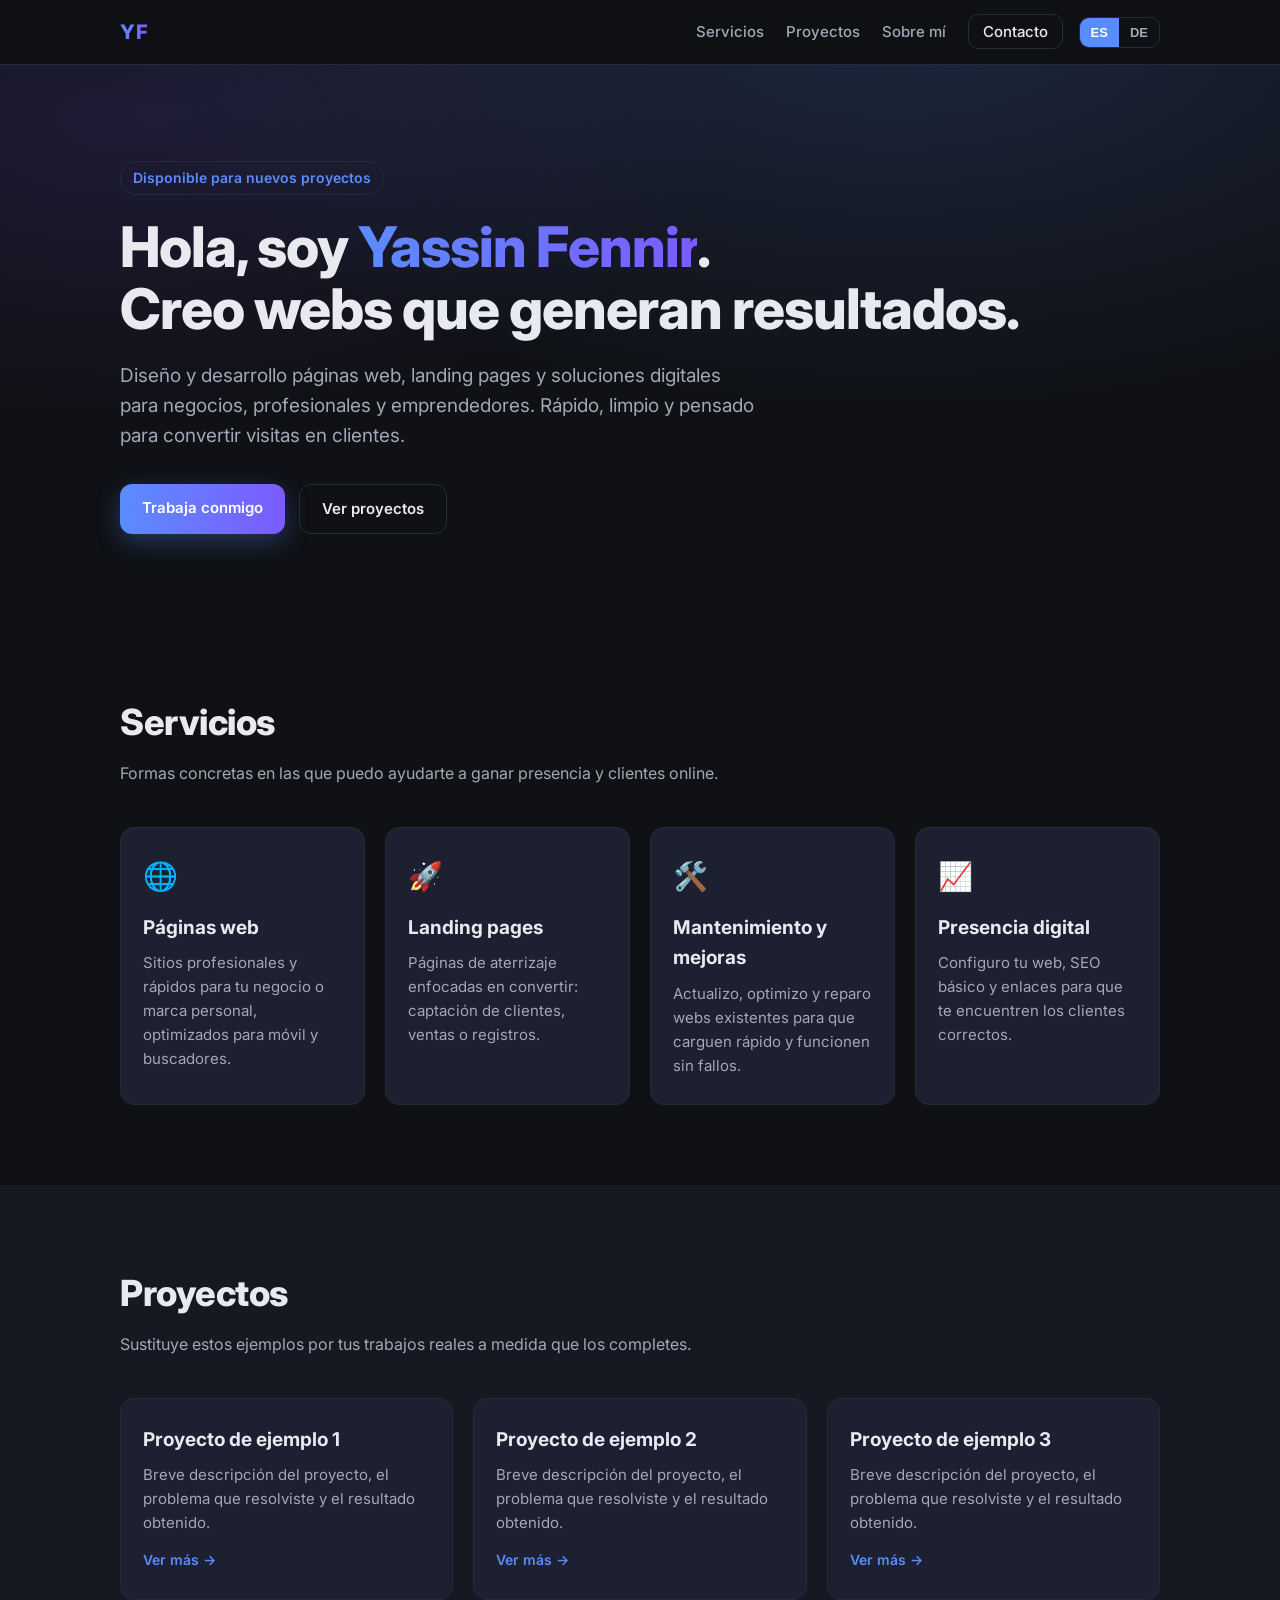
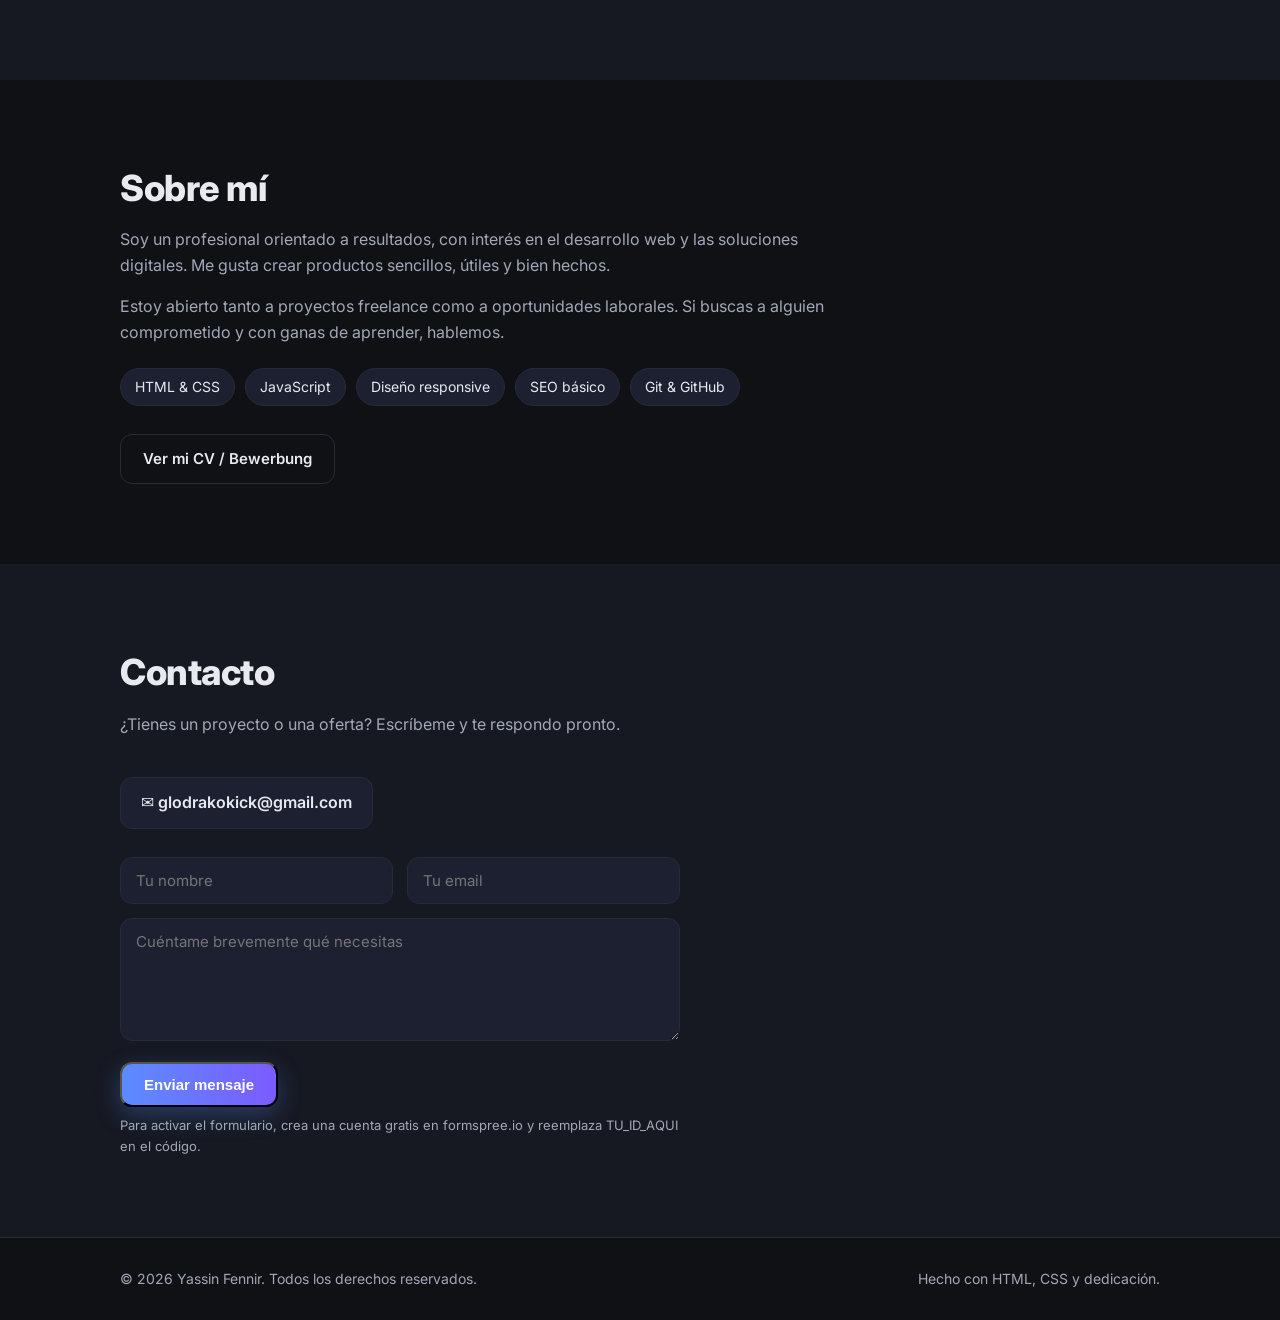
==== index.html @ c3bb068b "Add bilingual ES/DE portfolio and services website - Landing page with services, projects, about and" ====
<!DOCTYPE html>
<html lang="es">
<head>
  <meta charset="UTF-8" />
  <meta name="viewport" content="width=device-width, initial-scale=1.0" />
  <title>Yassin Fennir — Servicios digitales y desarrollo web</title>
  <meta name="description" content="Portafolio y servicios de Yassin Fennir: desarrollo web, landing pages y soluciones digitales. Disponible para proyectos freelance y colaboraciones." />

  <meta property="og:title" content="Yassin Fennir — Servicios digitales y desarrollo web" />
  <meta property="og:description" content="Desarrollo web, landing pages y soluciones digitales. Disponible para proyectos freelance." />
  <meta property="og:type" content="website" />

  <link rel="preconnect" href="https://fonts.googleapis.com" />
  <link rel="preconnect" href="https://fonts.gstatic.com" crossorigin />
  <link href="https://fonts.googleapis.com/css2?family=Inter:wght@400;500;600;700;800&display=swap" rel="stylesheet" />
  <link rel="stylesheet" href="styles.css" />
</head>
<body>
  <header class="site-header">
    <nav class="nav container">
      <a href="#inicio" class="brand">YF</a>
      <ul class="nav-links">
        <li><a href="#servicios" data-es="Servicios" data-de="Leistungen">Servicios</a></li>
        <li><a href="#proyectos" data-es="Proyectos" data-de="Projekte">Proyectos</a></li>
        <li><a href="#sobre-mi" data-es="Sobre mí" data-de="Über mich">Sobre mí</a></li>
        <li><a href="#contacto" class="nav-cta" data-es="Contacto" data-de="Kontakt">Contacto</a></li>
      </ul>
      <div class="lang-switch" role="group" aria-label="Idioma / Sprache">
        <button class="lang-btn is-active" data-lang="es" type="button">ES</button>
        <button class="lang-btn" data-lang="de" type="button">DE</button>
      </div>
    </nav>
  </header>

  <main>
    <!-- HERO -->
    <section id="inicio" class="hero">
      <div class="container hero-inner">
        <p class="eyebrow" data-es="Disponible para nuevos proyectos" data-de="Verfügbar für neue Projekte">Disponible para nuevos proyectos</p>
        <h1 data-es="Hola, soy &lt;span class='accent'&gt;Yassin Fennir&lt;/span&gt;.&lt;br&gt;Creo webs que generan resultados."
            data-de="Hallo, ich bin &lt;span class='accent'&gt;Yassin Fennir&lt;/span&gt;.&lt;br&gt;Ich baue Webseiten, die Ergebnisse bringen.">
          Hola, soy <span class="accent">Yassin Fennir</span>.<br />Creo webs que generan resultados.
        </h1>
        <p class="lead"
           data-es="Diseño y desarrollo páginas web, landing pages y soluciones digitales para negocios, profesionales y emprendedores. Rápido, limpio y pensado para convertir visitas en clientes."
           data-de="Ich gestalte und entwickle Webseiten, Landingpages und digitale Lösungen für Unternehmen, Fachleute und Gründer. Schnell, sauber und darauf ausgelegt, Besucher in Kunden zu verwandeln.">
          Diseño y desarrollo páginas web, landing pages y soluciones digitales
          para negocios, profesionales y emprendedores. Rápido, limpio y pensado
          para convertir visitas en clientes.
        </p>
        <div class="hero-actions">
          <a href="#contacto" class="btn btn-primary" data-es="Trabaja conmigo" data-de="Arbeite mit mir">Trabaja conmigo</a>
          <a href="#proyectos" class="btn btn-ghost" data-es="Ver proyectos" data-de="Projekte ansehen">Ver proyectos</a>
        </div>
      </div>
    </section>

    <!-- SERVICIOS -->
    <section id="servicios" class="section">
      <div class="container">
        <h2 class="section-title" data-es="Servicios" data-de="Leistungen">Servicios</h2>
        <p class="section-sub" data-es="Formas concretas en las que puedo ayudarte a ganar presencia y clientes online." data-de="Konkrete Wege, wie ich dir helfe, online sichtbar zu werden und Kunden zu gewinnen.">Formas concretas en las que puedo ayudarte a ganar presencia y clientes online.</p>

        <div class="cards">
          <article class="card">
            <div class="card-icon">🌐</div>
            <h3 data-es="Páginas web" data-de="Webseiten">Páginas web</h3>
            <p data-es="Sitios profesionales y rápidos para tu negocio o marca personal, optimizados para móvil y buscadores." data-de="Professionelle, schnelle Webseiten für dein Unternehmen oder deine Personenmarke – optimiert für Mobilgeräte und Suchmaschinen.">Sitios profesionales y rápidos para tu negocio o marca personal, optimizados para móvil y buscadores.</p>
          </article>
          <article class="card">
            <div class="card-icon">🚀</div>
            <h3 data-es="Landing pages" data-de="Landingpages">Landing pages</h3>
            <p data-es="Páginas de aterrizaje enfocadas en convertir: captación de clientes, ventas o registros." data-de="Landingpages mit Fokus auf Conversion: Kundengewinnung, Verkäufe oder Anmeldungen.">Páginas de aterrizaje enfocadas en convertir: captación de clientes, ventas o registros.</p>
          </article>
          <article class="card">
            <div class="card-icon">🛠️</div>
            <h3 data-es="Mantenimiento y mejoras" data-de="Wartung & Optimierung">Mantenimiento y mejoras</h3>
            <p data-es="Actualizo, optimizo y reparo webs existentes para que carguen rápido y funcionen sin fallos." data-de="Ich aktualisiere, optimiere und repariere bestehende Webseiten, damit sie schnell laden und fehlerfrei laufen.">Actualizo, optimizo y reparo webs existentes para que carguen rápido y funcionen sin fallos.</p>
          </article>
          <article class="card">
            <div class="card-icon">📈</div>
            <h3 data-es="Presencia digital" data-de="Digitale Präsenz">Presencia digital</h3>
            <p data-es="Configuro tu web, SEO básico y enlaces para que te encuentren los clientes correctos." data-de="Ich richte deine Webseite, grundlegendes SEO und Verlinkungen ein, damit die richtigen Kunden dich finden.">Configuro tu web, SEO básico y enlaces para que te encuentren los clientes correctos.</p>
          </article>
        </div>
      </div>
    </section>

    <!-- PROYECTOS -->
    <section id="proyectos" class="section section-alt">
      <div class="container">
        <h2 class="section-title" data-es="Proyectos" data-de="Projekte">Proyectos</h2>
        <p class="section-sub" data-es="Sustituye estos ejemplos por tus trabajos reales a medida que los completes." data-de="Ersetze diese Beispiele durch deine echten Arbeiten, sobald du sie fertigstellst.">Sustituye estos ejemplos por tus trabajos reales a medida que los completes.</p>

        <div class="cards">
          <article class="card project">
            <h3 data-es="Proyecto de ejemplo 1" data-de="Beispielprojekt 1">Proyecto de ejemplo 1</h3>
            <p data-es="Breve descripción del proyecto, el problema que resolviste y el resultado obtenido." data-de="Kurze Beschreibung des Projekts, des gelösten Problems und des erzielten Ergebnisses.">Breve descripción del proyecto, el problema que resolviste y el resultado obtenido.</p>
            <a href="#" class="card-link" data-es="Ver más →" data-de="Mehr →">Ver más →</a>
          </article>
          <article class="card project">
            <h3 data-es="Proyecto de ejemplo 2" data-de="Beispielprojekt 2">Proyecto de ejemplo 2</h3>
            <p data-es="Breve descripción del proyecto, el problema que resolviste y el resultado obtenido." data-de="Kurze Beschreibung des Projekts, des gelösten Problems und des erzielten Ergebnisses.">Breve descripción del proyecto, el problema que resolviste y el resultado obtenido.</p>
            <a href="#" class="card-link" data-es="Ver más →" data-de="Mehr →">Ver más →</a>
          </article>
          <article class="card project">
            <h3 data-es="Proyecto de ejemplo 3" data-de="Beispielprojekt 3">Proyecto de ejemplo 3</h3>
            <p data-es="Breve descripción del proyecto, el problema que resolviste y el resultado obtenido." data-de="Kurze Beschreibung des Projekts, des gelösten Problems und des erzielten Ergebnisses.">Breve descripción del proyecto, el problema que resolviste y el resultado obtenido.</p>
            <a href="#" class="card-link" data-es="Ver más →" data-de="Mehr →">Ver más →</a>
          </article>
        </div>
      </div>
    </section>

    <!-- SOBRE MÍ -->
    <section id="sobre-mi" class="section">
      <div class="container about">
        <div class="about-text">
          <h2 class="section-title" data-es="Sobre mí" data-de="Über mich">Sobre mí</h2>
          <p data-es="Soy un profesional orientado a resultados, con interés en el desarrollo web y las soluciones digitales. Me gusta crear productos sencillos, útiles y bien hechos." data-de="Ich bin ein ergebnisorientierter Profi mit Interesse an Webentwicklung und digitalen Lösungen. Ich erstelle gern einfache, nützliche und hochwertige Produkte.">Soy un profesional orientado a resultados, con interés en el desarrollo web y las soluciones digitales. Me gusta crear productos sencillos, útiles y bien hechos.</p>
          <p data-es="Estoy abierto tanto a proyectos freelance como a oportunidades laborales. Si buscas a alguien comprometido y con ganas de aprender, hablemos." data-de="Ich bin offen für Freelance-Projekte ebenso wie für feste Anstellungen. Wenn du jemanden Engagierten mit Lernbereitschaft suchst, lass uns reden.">Estoy abierto tanto a proyectos freelance como a oportunidades laborales. Si buscas a alguien comprometido y con ganas de aprender, hablemos.</p>
          <ul class="skills">
            <li>HTML &amp; CSS</li>
            <li>JavaScript</li>
            <li data-es="Diseño responsive" data-de="Responsive Design">Diseño responsive</li>
            <li data-es="SEO básico" data-de="Basis-SEO">SEO básico</li>
            <li>Git &amp; GitHub</li>
          </ul>
          <a href="cv.html" class="btn btn-ghost" data-es="Ver mi CV / Bewerbung" data-de="Lebenslauf / Bewerbung ansehen">Ver mi CV / Bewerbung</a>
        </div>
      </div>
    </section>

    <!-- CONTACTO -->
    <section id="contacto" class="section section-alt">
      <div class="container contact">
        <h2 class="section-title" data-es="Contacto" data-de="Kontakt">Contacto</h2>
        <p class="section-sub" data-es="¿Tienes un proyecto o una oferta? Escríbeme y te respondo pronto." data-de="Hast du ein Projekt oder ein Angebot? Schreib mir, ich melde mich schnell.">¿Tienes un proyecto o una oferta? Escríbeme y te respondo pronto.</p>

        <div class="contact-methods">
          <a class="contact-btn" href="mailto:glodrakokick@gmail.com">✉️ glodrakokick@gmail.com</a>
        </div>

        <form class="contact-form" action="https://formspree.io/f/TU_ID_AQUI" method="POST">
          <div class="form-row">
            <input type="text" name="nombre" data-es-ph="Tu nombre" data-de-ph="Dein Name" placeholder="Tu nombre" required />
            <input type="email" name="email" data-es-ph="Tu email" data-de-ph="Deine E-Mail" placeholder="Tu email" required />
          </div>
          <textarea name="mensaje" rows="5" data-es-ph="Cuéntame brevemente qué necesitas" data-de-ph="Beschreibe kurz, was du brauchst" placeholder="Cuéntame brevemente qué necesitas" required></textarea>
          <button type="submit" class="btn btn-primary" data-es="Enviar mensaje" data-de="Nachricht senden">Enviar mensaje</button>
          <p class="form-note" data-es="Para activar el formulario, crea una cuenta gratis en formspree.io y reemplaza TU_ID_AQUI en el código." data-de="Um das Formular zu aktivieren, erstelle ein kostenloses Konto auf formspree.io und ersetze TU_ID_AQUI im Code.">Para activar el formulario, crea una cuenta gratis en formspree.io y reemplaza <code>TU_ID_AQUI</code> en el código.</p>
        </form>
      </div>
    </section>
  </main>

  <footer class="site-footer">
    <div class="container footer-inner">
      <p>© <span id="year"></span> Yassin Fennir. <span data-es="Todos los derechos reservados." data-de="Alle Rechte vorbehalten.">Todos los derechos reservados.</span></p>
      <p class="footer-made" data-es="Hecho con HTML, CSS y dedicación." data-de="Erstellt mit HTML, CSS und Hingabe.">Hecho con HTML, CSS y dedicación.</p>
    </div>
  </footer>

  <script src="script.js"></script>
</body>
</html>
---- styles.css ----
:root {
  --bg: #0f1115;
  --bg-alt: #161922;
  --card: #1c2030;
  --text: #e8eaf0;
  --muted: #a2a8b8;
  --accent: #5b8cff;
  --accent-2: #7c5bff;
  --border: #262b3a;
  --radius: 14px;
  --maxw: 1080px;
}

* { box-sizing: border-box; margin: 0; padding: 0; }

html { scroll-behavior: smooth; }

body {
  font-family: "Inter", system-ui, -apple-system, Segoe UI, Roboto, sans-serif;
  background: var(--bg);
  color: var(--text);
  line-height: 1.6;
  -webkit-font-smoothing: antialiased;
}

.container {
  width: 100%;
  max-width: var(--maxw);
  margin: 0 auto;
  padding: 0 20px;
}

a { color: inherit; text-decoration: none; }

/* HEADER / NAV */
.site-header {
  position: sticky;
  top: 0;
  z-index: 50;
  background: rgba(15, 17, 21, 0.85);
  backdrop-filter: blur(10px);
  border-bottom: 1px solid var(--border);
}
.nav {
  display: flex;
  align-items: center;
  justify-content: space-between;
  gap: 16px;
  height: 64px;
}
.brand {
  font-weight: 800;
  font-size: 20px;
  letter-spacing: 1px;
  background: linear-gradient(90deg, var(--accent), var(--accent-2));
  -webkit-background-clip: text;
  background-clip: text;
  color: transparent;
}
.nav-links {
  display: flex;
  gap: 22px;
  list-style: none;
  align-items: center;
  margin-left: auto;
}
.nav-links a { color: var(--muted); font-weight: 500; font-size: 15px; transition: color .2s; }
.nav-links a:hover { color: var(--text); }
.nav-cta {
  color: var(--text) !important;
  border: 1px solid var(--border);
  padding: 7px 14px;
  border-radius: 10px;
}
.nav-cta:hover { border-color: var(--accent); }

.lang-switch {
  display: flex;
  border: 1px solid var(--border);
  border-radius: 10px;
  overflow: hidden;
}
.lang-btn {
  background: transparent;
  color: var(--muted);
  border: none;
  padding: 7px 11px;
  font-weight: 600;
  font-size: 13px;
  cursor: pointer;
  transition: background .2s, color .2s;
}
.lang-btn.is-active { background: var(--accent); color: #fff; }

/* HERO */
.hero {
  padding: 96px 0 80px;
  background:
    radial-gradient(800px 400px at 70% -10%, rgba(91,140,255,.18), transparent),
    radial-gradient(600px 300px at 10% 10%, rgba(124,91,255,.14), transparent);
}
.eyebrow {
  display: inline-block;
  color: var(--accent);
  font-weight: 600;
  font-size: 14px;
  border: 1px solid var(--border);
  padding: 5px 12px;
  border-radius: 999px;
  margin-bottom: 22px;
}
.hero h1 {
  font-size: clamp(32px, 5.5vw, 56px);
  font-weight: 800;
  line-height: 1.1;
  letter-spacing: -1px;
  margin-bottom: 20px;
}
.accent {
  background: linear-gradient(90deg, var(--accent), var(--accent-2));
  -webkit-background-clip: text;
  background-clip: text;
  color: transparent;
}
.lead {
  color: var(--muted);
  font-size: clamp(16px, 2vw, 19px);
  max-width: 640px;
  margin-bottom: 32px;
}
.hero-actions { display: flex; gap: 14px; flex-wrap: wrap; }

/* BUTTONS */
.btn {
  display: inline-block;
  padding: 12px 22px;
  border-radius: 12px;
  font-weight: 600;
  font-size: 15px;
  transition: transform .15s, box-shadow .2s, background .2s;
}
.btn:active { transform: translateY(1px); }
.btn-primary {
  background: linear-gradient(90deg, var(--accent), var(--accent-2));
  color: #fff;
  box-shadow: 0 8px 24px rgba(91,140,255,.3);
}
.btn-primary:hover { box-shadow: 0 10px 30px rgba(91,140,255,.45); }
.btn-ghost {
  border: 1px solid var(--border);
  color: var(--text);
}
.btn-ghost:hover { border-color: var(--accent); }

/* SECTIONS */
.section { padding: 80px 0; }
.section-alt { background: var(--bg-alt); }
.section-title {
  font-size: clamp(26px, 4vw, 36px);
  font-weight: 800;
  letter-spacing: -.5px;
  margin-bottom: 10px;
}
.section-sub {
  color: var(--muted);
  margin-bottom: 40px;
  max-width: 620px;
}

/* CARDS */
.cards {
  display: grid;
  grid-template-columns: repeat(auto-fit, minmax(230px, 1fr));
  gap: 20px;
}
.card {
  background: var(--card);
  border: 1px solid var(--border);
  border-radius: var(--radius);
  padding: 26px 22px;
  transition: transform .2s, border-color .2s;
}
.card:hover { transform: translateY(-4px); border-color: var(--accent); }
.card-icon { font-size: 28px; margin-bottom: 14px; }
.card h3 { font-size: 19px; margin-bottom: 8px; }
.card p { color: var(--muted); font-size: 15px; }
.card-link { display: inline-block; margin-top: 14px; color: var(--accent); font-weight: 600; font-size: 14px; }

/* ABOUT */
.about-text { max-width: 720px; }
.about-text p { color: var(--muted); margin-bottom: 16px; }
.about-text strong { color: var(--text); }
.skills {
  display: flex;
  flex-wrap: wrap;
  gap: 10px;
  list-style: none;
  margin: 22px 0 28px;
}
.skills li {
  background: var(--card);
  border: 1px solid var(--border);
  padding: 7px 14px;
  border-radius: 999px;
  font-size: 14px;
  color: var(--text);
}

/* CONTACT */
.contact-methods { margin-bottom: 28px; }
.contact-btn {
  display: inline-block;
  background: var(--card);
  border: 1px solid var(--border);
  padding: 12px 20px;
  border-radius: 12px;
  font-weight: 600;
}
.contact-btn:hover { border-color: var(--accent); }
.contact-form { max-width: 560px; }
.form-row { display: flex; gap: 14px; flex-wrap: wrap; }
.form-row input { flex: 1; min-width: 200px; }
.contact-form input,
.contact-form textarea {
  width: 100%;
  background: var(--card);
  border: 1px solid var(--border);
  border-radius: 12px;
  padding: 13px 15px;
  color: var(--text);
  font-family: inherit;
  font-size: 15px;
  margin-bottom: 14px;
}
.contact-form input:focus,
.contact-form textarea:focus { outline: none; border-color: var(--accent); }
.contact-form textarea { resize: vertical; }
.form-note { color: var(--muted); font-size: 13px; margin-top: 8px; }
.form-note code { background: var(--card); padding: 2px 6px; border-radius: 6px; color: var(--accent); }

/* FOOTER */
.site-footer { border-top: 1px solid var(--border); padding: 30px 0; }
.footer-inner {
  display: flex;
  justify-content: space-between;
  flex-wrap: wrap;
  gap: 8px;
  color: var(--muted);
  font-size: 14px;
}

/* CV PAGE */
.cv-wrap { max-width: 800px; margin: 0 auto; padding: 60px 20px; }
.cv-header { border-bottom: 2px solid var(--border); padding-bottom: 24px; margin-bottom: 30px; }
.cv-header h1 { font-size: 34px; font-weight: 800; margin-bottom: 6px; }
.cv-header .cv-role { color: var(--accent); font-weight: 600; font-size: 18px; }
.cv-contact { color: var(--muted); margin-top: 12px; font-size: 14px; display: flex; gap: 18px; flex-wrap: wrap; }
.cv-section { margin-bottom: 34px; }
.cv-section h2 {
  font-size: 20px;
  text-transform: uppercase;
  letter-spacing: 1px;
  color: var(--accent);
  margin-bottom: 16px;
}
.cv-item { margin-bottom: 18px; }
.cv-item h3 { font-size: 17px; }
.cv-item .cv-meta { color: var(--muted); font-size: 14px; margin-bottom: 4px; }
.cv-item p { color: var(--muted); font-size: 15px; }
.cv-back { display: inline-block; margin-bottom: 24px; color: var(--accent); font-weight: 600; }
@media print {
  .lang-switch, .cv-back, .site-header { display: none; }
  body { background: #fff; color: #111; }
}

/* RESPONSIVE */
@media (max-width: 640px) {
  .nav-links { gap: 14px; }
  .nav-links li:not(:last-child) { display: none; }
  .hero { padding: 64px 0 56px; }
  .section { padding: 56px 0; }
}
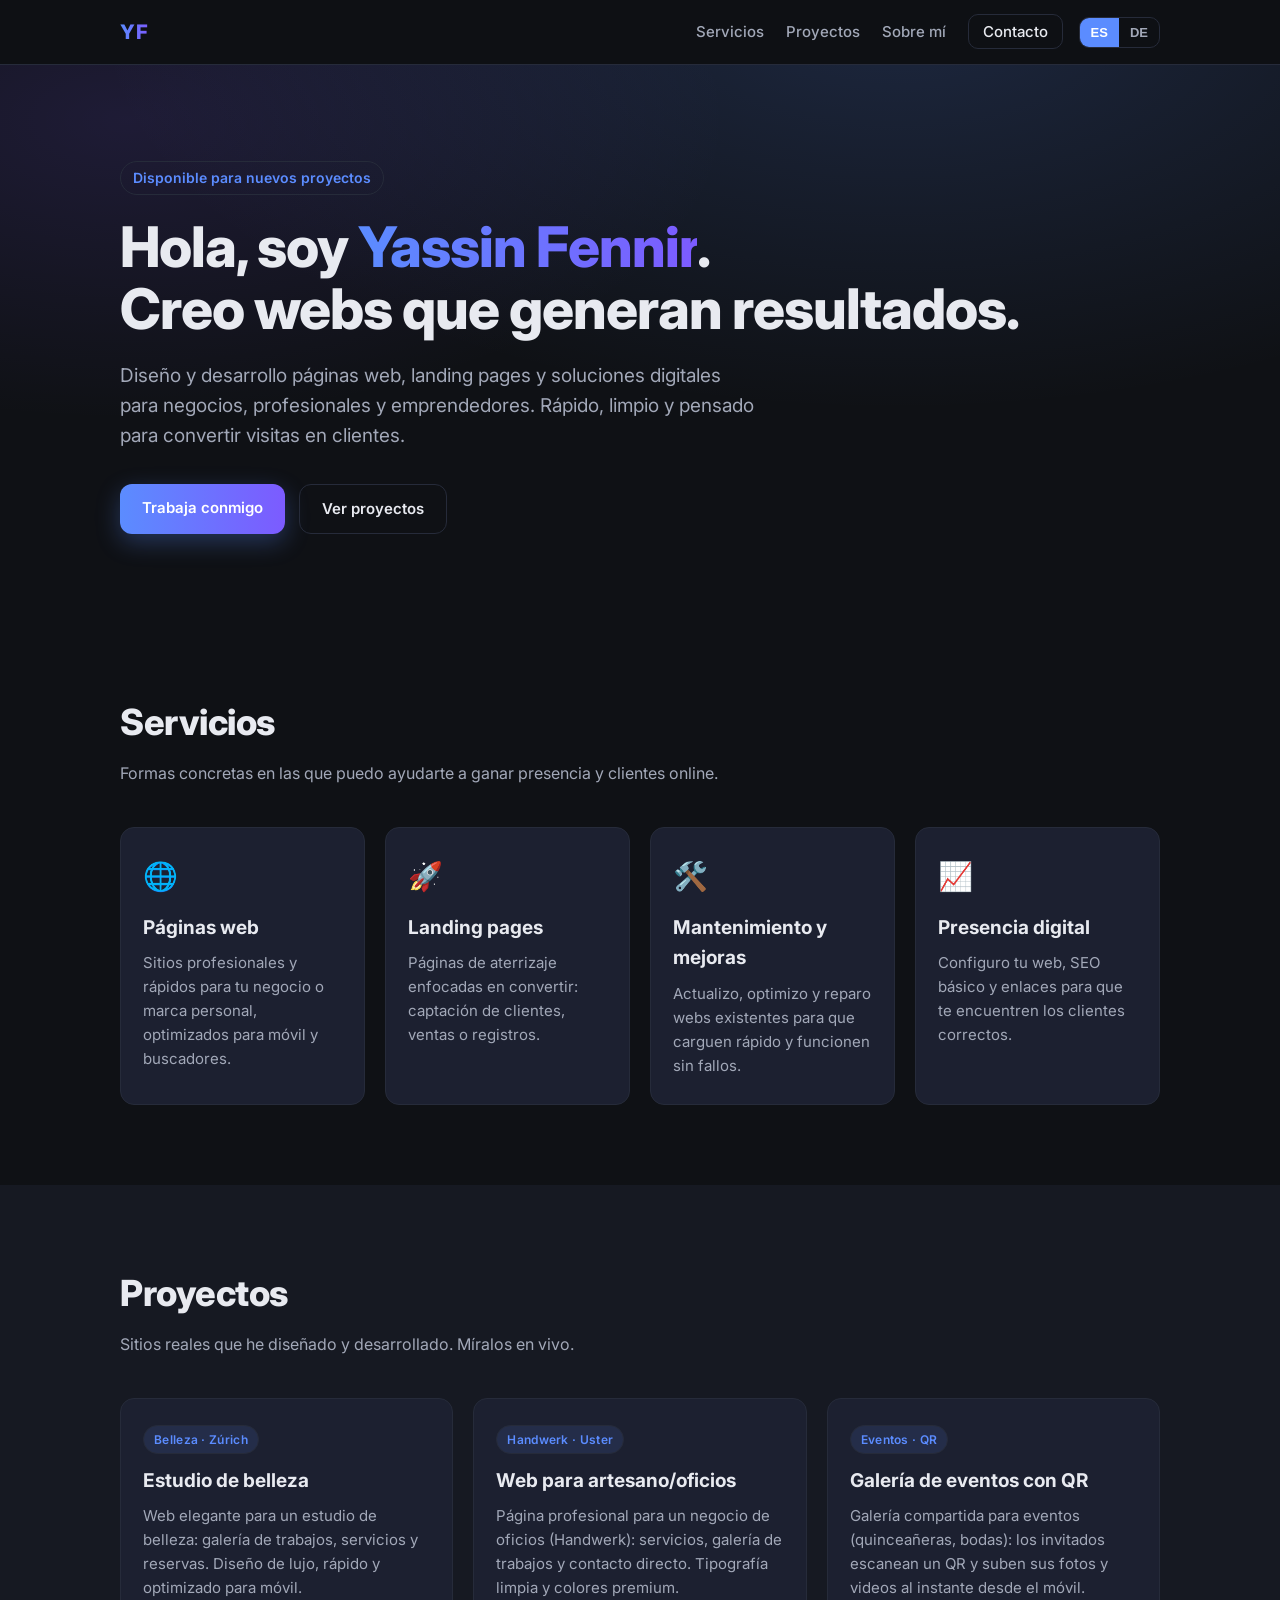
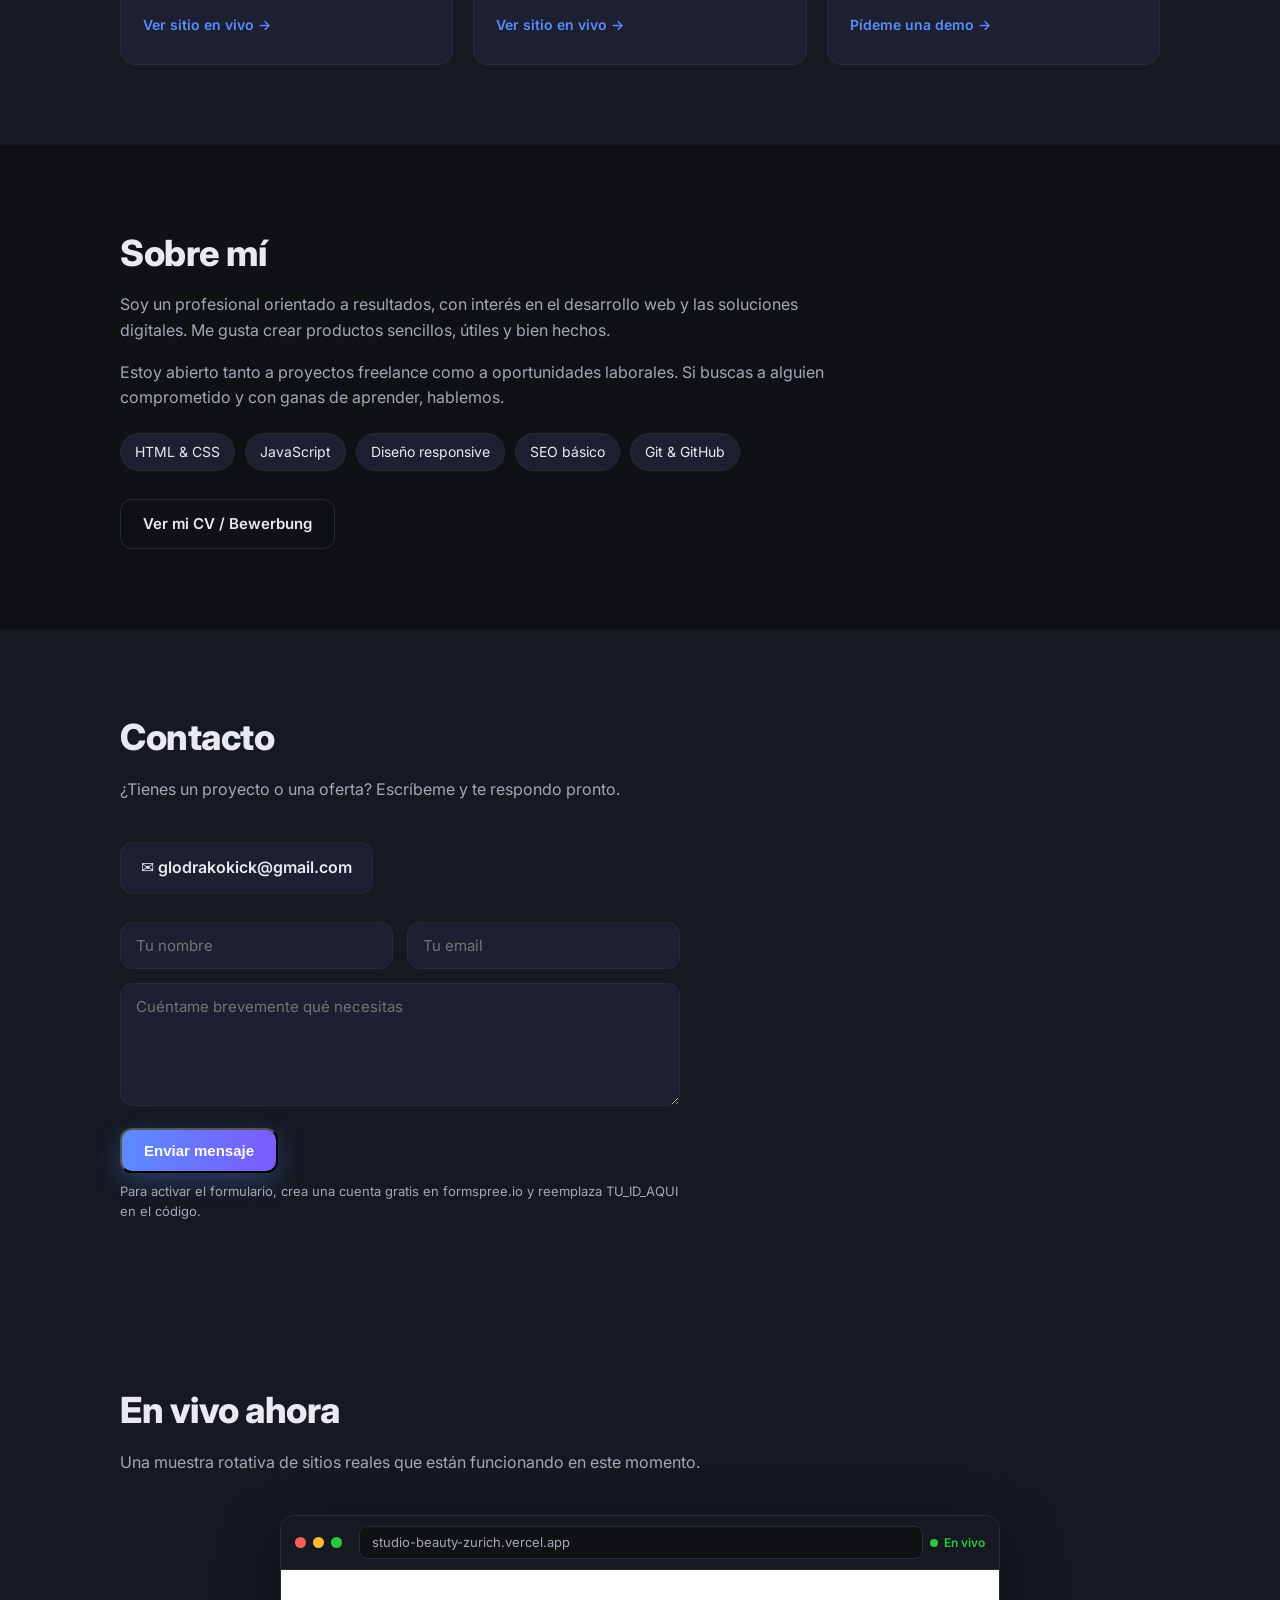
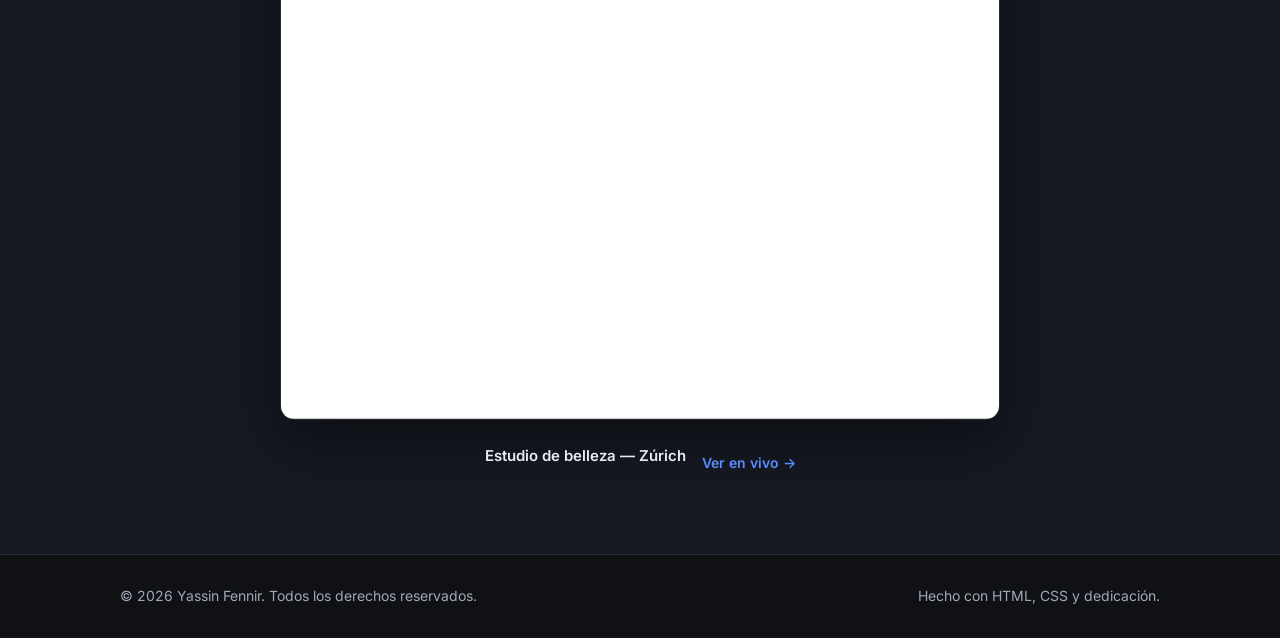
==== commit 7ae8fd8a: "Portfolio: real project showcase + live rotating website preview - Replace placeholder example proje" ====
--- a/index.html
+++ b/index.html
@@ -90,23 +90,26 @@
     <section id="proyectos" class="section section-alt">
       <div class="container">
         <h2 class="section-title" data-es="Proyectos" data-de="Projekte">Proyectos</h2>
-        <p class="section-sub" data-es="Sustituye estos ejemplos por tus trabajos reales a medida que los completes." data-de="Ersetze diese Beispiele durch deine echten Arbeiten, sobald du sie fertigstellst.">Sustituye estos ejemplos por tus trabajos reales a medida que los completes.</p>
+        <p class="section-sub" data-es="Sitios reales que he diseñado y desarrollado. Míralos en vivo." data-de="Echte Webseiten, die ich gestaltet und entwickelt habe. Sieh sie dir live an.">Sitios reales que he diseñado y desarrollado. Míralos en vivo.</p>
 
         <div class="cards">
           <article class="card project">
-            <h3 data-es="Proyecto de ejemplo 1" data-de="Beispielprojekt 1">Proyecto de ejemplo 1</h3>
-            <p data-es="Breve descripción del proyecto, el problema que resolviste y el resultado obtenido." data-de="Kurze Beschreibung des Projekts, des gelösten Problems und des erzielten Ergebnisses.">Breve descripción del proyecto, el problema que resolviste y el resultado obtenido.</p>
-            <a href="#" class="card-link" data-es="Ver más →" data-de="Mehr →">Ver más →</a>
+            <span class="project-tag" data-es="Belleza · Zúrich" data-de="Beauty · Zürich">Belleza · Zúrich</span>
+            <h3 data-es="Estudio de belleza" data-de="Beauty-Studio">Estudio de belleza</h3>
+            <p data-es="Web elegante para un estudio de belleza: galería de trabajos, servicios y reservas. Diseño de lujo, rápido y optimizado para móvil." data-de="Elegante Webseite für ein Beauty-Studio: Galerie, Leistungen und Terminanfrage. Luxuriöses, schnelles und mobil optimiertes Design.">Web elegante para un estudio de belleza: galería de trabajos, servicios y reservas. Diseño de lujo, rápido y optimizado para móvil.</p>
+            <a href="https://studio-beauty-zurich.vercel.app" target="_blank" rel="noopener" class="card-link" data-es="Ver sitio en vivo →" data-de="Live ansehen →">Ver sitio en vivo →</a>
           </article>
           <article class="card project">
-            <h3 data-es="Proyecto de ejemplo 2" data-de="Beispielprojekt 2">Proyecto de ejemplo 2</h3>
-            <p data-es="Breve descripción del proyecto, el problema que resolviste y el resultado obtenido." data-de="Kurze Beschreibung des Projekts, des gelösten Problems und des erzielten Ergebnisses.">Breve descripción del proyecto, el problema que resolviste y el resultado obtenido.</p>
-            <a href="#" class="card-link" data-es="Ver más →" data-de="Mehr →">Ver más →</a>
+            <span class="project-tag" data-es="Handwerk · Uster" data-de="Handwerk · Uster">Handwerk · Uster</span>
+            <h3 data-es="Web para artesano/oficios" data-de="Handwerker-Webseite">Web para artesano/oficios</h3>
+            <p data-es="Página profesional para un negocio de oficios (Handwerk): servicios, galería de trabajos y contacto directo. Tipografía limpia y colores premium." data-de="Professionelle Webseite für ein Handwerksunternehmen: Leistungen, Arbeitsgalerie und direkter Kontakt. Klare Typografie, hochwertige Farben.">Página profesional para un negocio de oficios (Handwerk): servicios, galería de trabajos y contacto directo. Tipografía limpia y colores premium.</p>
+            <a href="https://handwerk-uster.vercel.app" target="_blank" rel="noopener" class="card-link" data-es="Ver sitio en vivo →" data-de="Live ansehen →">Ver sitio en vivo →</a>
           </article>
           <article class="card project">
-            <h3 data-es="Proyecto de ejemplo 3" data-de="Beispielprojekt 3">Proyecto de ejemplo 3</h3>
-            <p data-es="Breve descripción del proyecto, el problema que resolviste y el resultado obtenido." data-de="Kurze Beschreibung des Projekts, des gelösten Problems und des erzielten Ergebnisses.">Breve descripción del proyecto, el problema que resolviste y el resultado obtenido.</p>
-            <a href="#" class="card-link" data-es="Ver más →" data-de="Mehr →">Ver más →</a>
+            <span class="project-tag" data-es="Eventos · QR" data-de="Events · QR">Eventos · QR</span>
+            <h3 data-es="Galería de eventos con QR" data-de="Event-Galerie mit QR">Galería de eventos con QR</h3>
+            <p data-es="Galería compartida para eventos (quinceañeras, bodas): los invitados escanean un QR y suben sus fotos y videos al instante desde el móvil." data-de="Geteilte Event-Galerie (Quinceañeras, Hochzeiten): Gäste scannen einen QR-Code und laden ihre Fotos und Videos sofort per Handy hoch.">Galería compartida para eventos (quinceañeras, bodas): los invitados escanean un QR y suben sus fotos y videos al instante desde el móvil.</p>
+            <a href="#contacto" class="card-link" data-es="Pídeme una demo →" data-de="Demo anfragen →">Pídeme una demo →</a>
           </article>
         </div>
       </div>
@@ -152,6 +155,28 @@
         </form>
       </div>
     </section>
+
+    <!-- SHOWCASE: webs en vivo (rotativo) -->
+    <section id="en-vivo" class="showcase section section-alt">
+      <div class="container">
+        <h2 class="section-title" data-es="En vivo ahora" data-de="Jetzt live">En vivo ahora</h2>
+        <p class="section-sub" data-es="Una muestra rotativa de sitios reales que están funcionando en este momento." data-de="Eine rotierende Auswahl echter Webseiten, die gerade jetzt live sind.">Una muestra rotativa de sitios reales que están funcionando en este momento.</p>
+        <div class="browser">
+          <div class="browser-bar">
+            <span class="dot"></span><span class="dot"></span><span class="dot"></span>
+            <span class="browser-url" id="showcaseUrl">studio-beauty-zurich.vercel.app</span>
+            <span class="live-badge"><span class="live-dot"></span>En vivo</span>
+          </div>
+          <div class="browser-body">
+            <iframe id="showcaseFrame" title="Sitio en vivo" src="https://studio-beauty-zurich.vercel.app" loading="lazy" referrerpolicy="no-referrer" sandbox="allow-scripts allow-same-origin allow-popups"></iframe>
+          </div>
+        </div>
+        <div class="showcase-meta">
+          <span class="sc-name" id="showcaseName">Estudio de belleza — Zúrich</span>
+          <a class="card-link" id="showcaseLink" href="https://studio-beauty-zurich.vercel.app" target="_blank" rel="noopener" data-es="Ver en vivo →" data-de="Live ansehen →">Ver en vivo →</a>
+        </div>
+      </div>
+    </section>
   </main>
 
   <footer class="site-footer">
--- a/styles.css
+++ b/styles.css
@@ -273,6 +273,78 @@
   body { background: #fff; color: #111; }
 }
 
+/* PROJECT TAG */
+.project-tag {
+  display: inline-block;
+  font-size: 12px;
+  font-weight: 600;
+  color: var(--accent);
+  background: rgba(91, 140, 255, .12);
+  border: 1px solid var(--border);
+  padding: 4px 10px;
+  border-radius: 999px;
+  margin-bottom: 12px;
+  letter-spacing: .3px;
+}
+
+/* SHOWCASE — pantalla rotativa de webs en vivo */
+.showcase .browser {
+  max-width: 720px;
+  margin: 0 auto;
+  border: 1px solid var(--border);
+  border-radius: 14px;
+  overflow: hidden;
+  background: var(--card);
+  box-shadow: 0 20px 60px rgba(0, 0, 0, .45);
+}
+.browser-bar {
+  display: flex;
+  align-items: center;
+  gap: 7px;
+  padding: 10px 14px;
+  background: var(--bg-alt);
+  border-bottom: 1px solid var(--border);
+}
+.browser-bar .dot { width: 11px; height: 11px; border-radius: 50%; }
+.browser-bar .dot:nth-child(1) { background: #ff5f57; }
+.browser-bar .dot:nth-child(2) { background: #febc2e; }
+.browser-bar .dot:nth-child(3) { background: #28c840; }
+.browser-url {
+  flex: 1;
+  margin-left: 10px;
+  font-size: 13px;
+  color: var(--muted);
+  background: var(--bg);
+  border: 1px solid var(--border);
+  border-radius: 8px;
+  padding: 5px 12px;
+  white-space: nowrap;
+  overflow: hidden;
+  text-overflow: ellipsis;
+}
+.live-badge { display: flex; align-items: center; gap: 6px; font-size: 12px; font-weight: 600; color: #28c840; }
+.live-dot {
+  width: 8px; height: 8px; border-radius: 50%; background: #28c840;
+  animation: livepulse 1.8s infinite;
+}
+@keyframes livepulse {
+  0% { box-shadow: 0 0 0 0 rgba(40, 200, 64, .55); }
+  70% { box-shadow: 0 0 0 10px rgba(40, 200, 64, 0); }
+  100% { box-shadow: 0 0 0 0 rgba(40, 200, 64, 0); }
+}
+.browser-body { position: relative; width: 100%; overflow: hidden; background: var(--bg); }
+#showcaseFrame {
+  width: 1280px; height: 800px; border: 0;
+  transform-origin: 0 0; background: #fff;
+  transition: opacity .35s ease;
+}
+.showcase-meta {
+  display: flex; align-items: center; justify-content: center;
+  gap: 16px; margin-top: 18px; color: var(--muted); font-size: 15px; flex-wrap: wrap;
+}
+.showcase-meta .sc-name { font-weight: 600; color: var(--text); }
+@media (prefers-reduced-motion: reduce) { .live-dot { animation: none; } }
+
 /* RESPONSIVE */
 @media (max-width: 640px) {
   .nav-links { gap: 14px; }
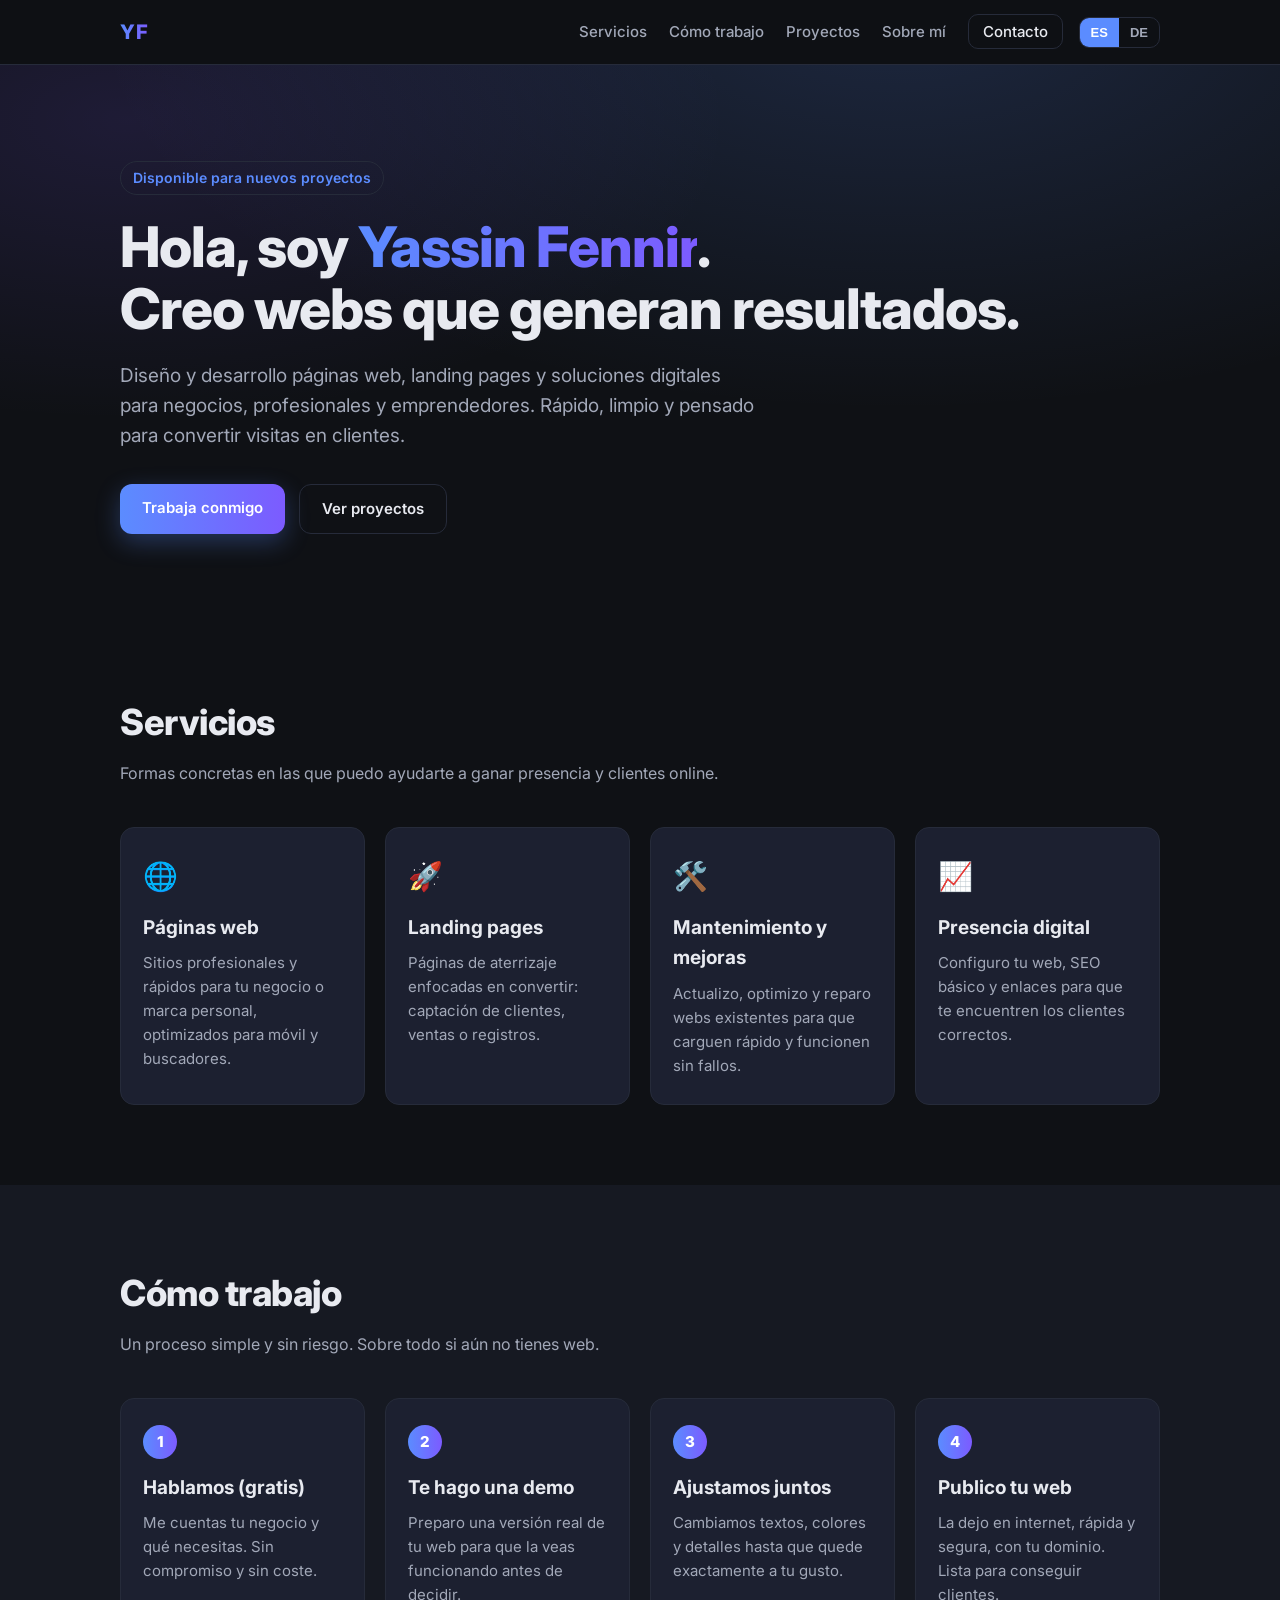
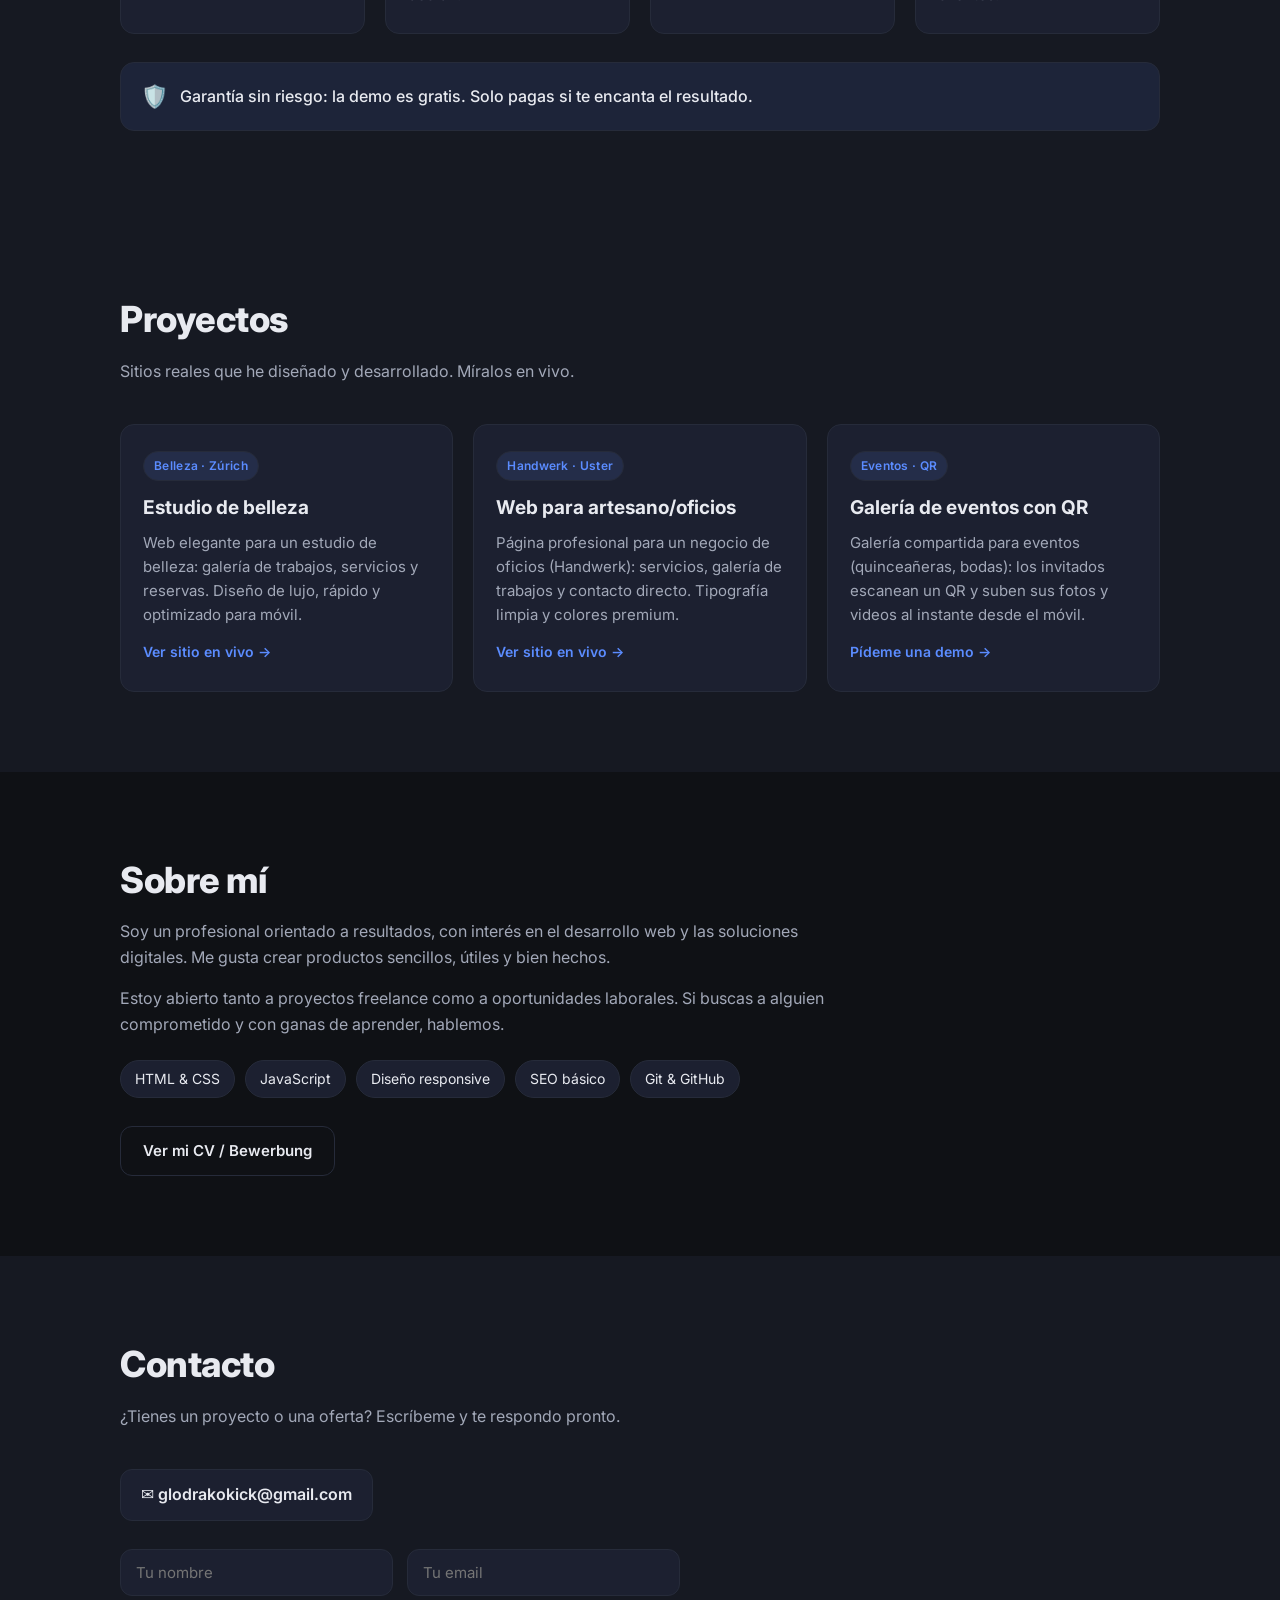
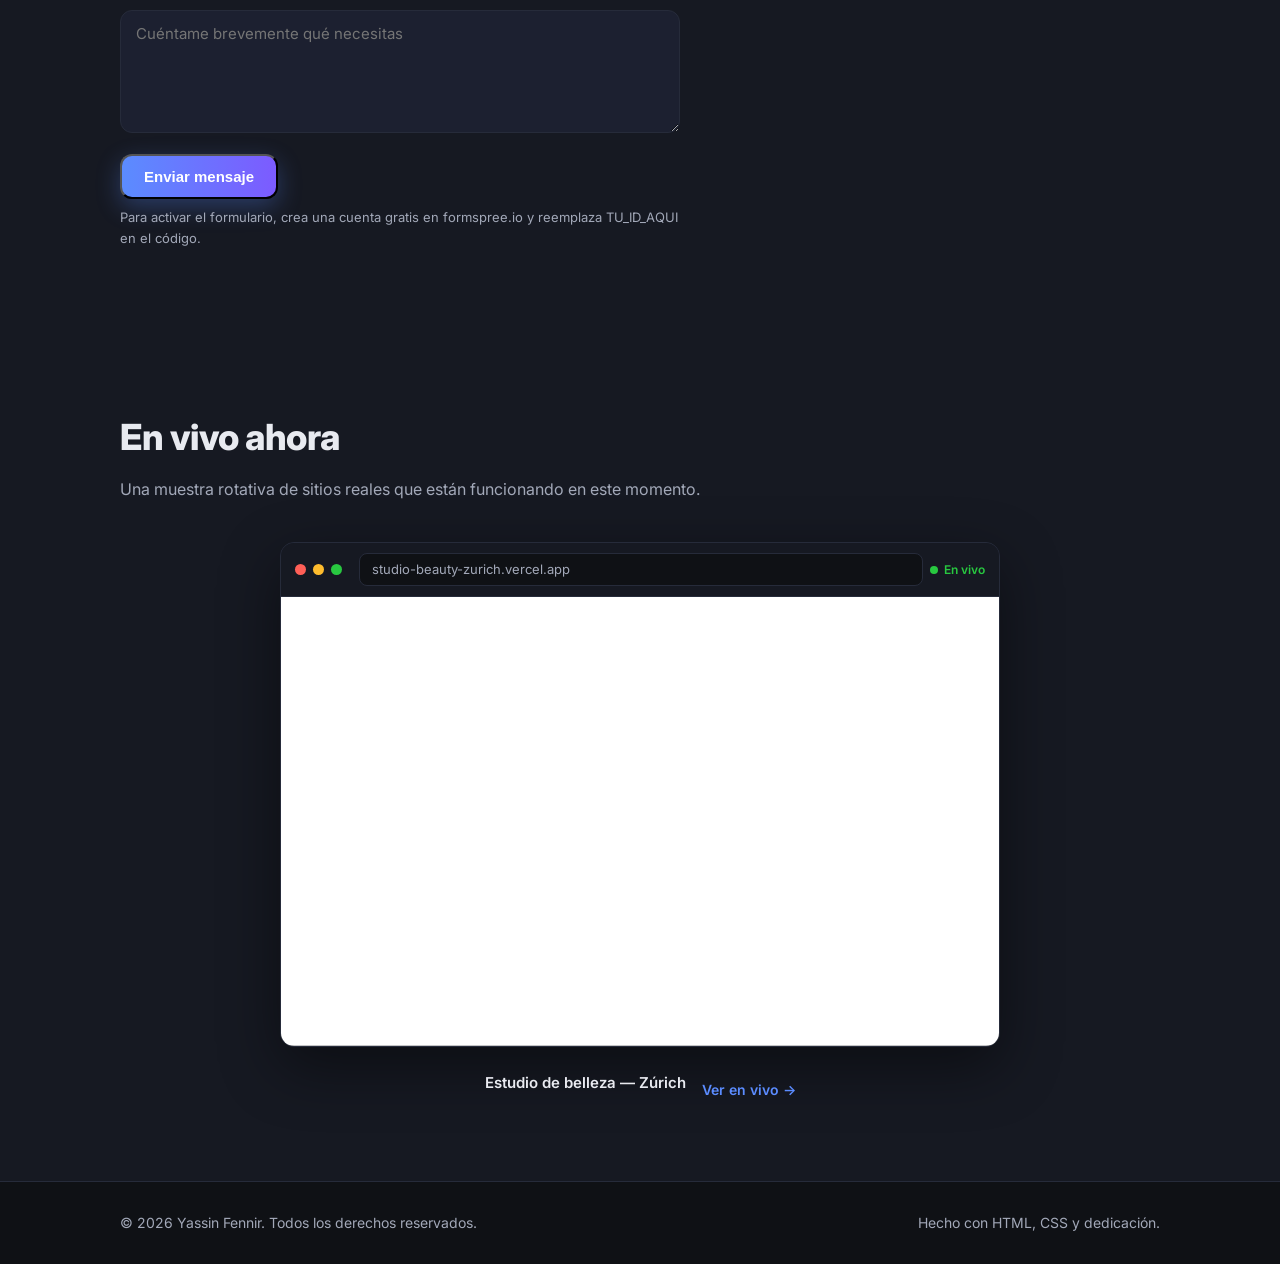
==== commit 661249f6: "Portfolio: add 'Cómo trabajo' process section with risk-free guarantee Builds client trust with a cl" ====
--- a/index.html
+++ b/index.html
@@ -21,6 +21,7 @@
       <a href="#inicio" class="brand">YF</a>
       <ul class="nav-links">
         <li><a href="#servicios" data-es="Servicios" data-de="Leistungen">Servicios</a></li>
+        <li><a href="#proceso" data-es="Cómo trabajo" data-de="Ablauf">Cómo trabajo</a></li>
         <li><a href="#proyectos" data-es="Proyectos" data-de="Projekte">Proyectos</a></li>
         <li><a href="#sobre-mi" data-es="Sobre mí" data-de="Über mich">Sobre mí</a></li>
         <li><a href="#contacto" class="nav-cta" data-es="Contacto" data-de="Kontakt">Contacto</a></li>
@@ -86,6 +87,42 @@
       </div>
     </section>
 
+    <!-- CÓMO TRABAJO -->
+    <section id="proceso" class="section section-alt">
+      <div class="container">
+        <h2 class="section-title" data-es="Cómo trabajo" data-de="So arbeite ich">Cómo trabajo</h2>
+        <p class="section-sub" data-es="Un proceso simple y sin riesgo. Sobre todo si aún no tienes web." data-de="Ein einfacher Prozess ohne Risiko. Besonders, wenn du noch keine Webseite hast.">Un proceso simple y sin riesgo. Sobre todo si aún no tienes web.</p>
+
+        <div class="cards">
+          <article class="card">
+            <span class="step-num">1</span>
+            <h3 data-es="Hablamos (gratis)" data-de="Wir sprechen (kostenlos)">Hablamos (gratis)</h3>
+            <p data-es="Me cuentas tu negocio y qué necesitas. Sin compromiso y sin coste." data-de="Du erzählst mir von deinem Unternehmen und was du brauchst. Unverbindlich und kostenlos.">Me cuentas tu negocio y qué necesitas. Sin compromiso y sin coste.</p>
+          </article>
+          <article class="card">
+            <span class="step-num">2</span>
+            <h3 data-es="Te hago una demo" data-de="Ich baue eine Demo">Te hago una demo</h3>
+            <p data-es="Preparo una versión real de tu web para que la veas funcionando antes de decidir." data-de="Ich erstelle eine echte Version deiner Webseite, die du live siehst, bevor du dich entscheidest.">Preparo una versión real de tu web para que la veas funcionando antes de decidir.</p>
+          </article>
+          <article class="card">
+            <span class="step-num">3</span>
+            <h3 data-es="Ajustamos juntos" data-de="Wir passen sie an">Ajustamos juntos</h3>
+            <p data-es="Cambiamos textos, colores y detalles hasta que quede exactamente a tu gusto." data-de="Wir ändern Texte, Farben und Details, bis alles genau nach deinem Geschmack ist.">Cambiamos textos, colores y detalles hasta que quede exactamente a tu gusto.</p>
+          </article>
+          <article class="card">
+            <span class="step-num">4</span>
+            <h3 data-es="Publico tu web" data-de="Ich veröffentliche deine Webseite">Publico tu web</h3>
+            <p data-es="La dejo en internet, rápida y segura, con tu dominio. Lista para conseguir clientes." data-de="Ich bringe sie online — schnell und sicher, mit deiner Domain. Bereit, Kunden zu gewinnen.">La dejo en internet, rápida y segura, con tu dominio. Lista para conseguir clientes.</p>
+          </article>
+        </div>
+
+        <div class="guarantee">
+          <span class="g-icon">🛡️</span>
+          <span data-es="Garantía sin riesgo: la demo es gratis. Solo pagas si te encanta el resultado." data-de="Risikofreie Garantie: die Demo ist kostenlos. Du zahlst nur, wenn dir das Ergebnis gefällt.">Garantía sin riesgo: la demo es gratis. Solo pagas si te encanta el resultado.</span>
+        </div>
+      </div>
+    </section>
+
     <!-- PROYECTOS -->
     <section id="proyectos" class="section section-alt">
       <div class="container">
--- a/styles.css
+++ b/styles.css
@@ -273,6 +273,33 @@
   body { background: #fff; color: #111; }
 }
 
+/* PROCESO / PASOS */
+.step-num {
+  display: inline-flex;
+  align-items: center;
+  justify-content: center;
+  width: 34px; height: 34px;
+  border-radius: 50%;
+  font-weight: 800;
+  font-size: 15px;
+  color: #fff;
+  background: linear-gradient(90deg, var(--accent), var(--accent-2));
+  margin-bottom: 14px;
+}
+.guarantee {
+  margin-top: 28px;
+  display: flex;
+  align-items: center;
+  gap: 12px;
+  background: rgba(91, 140, 255, .10);
+  border: 1px solid var(--border);
+  border-radius: var(--radius);
+  padding: 16px 20px;
+  color: var(--text);
+  font-weight: 500;
+}
+.guarantee .g-icon { font-size: 22px; }
+
 /* PROJECT TAG */
 .project-tag {
   display: inline-block;
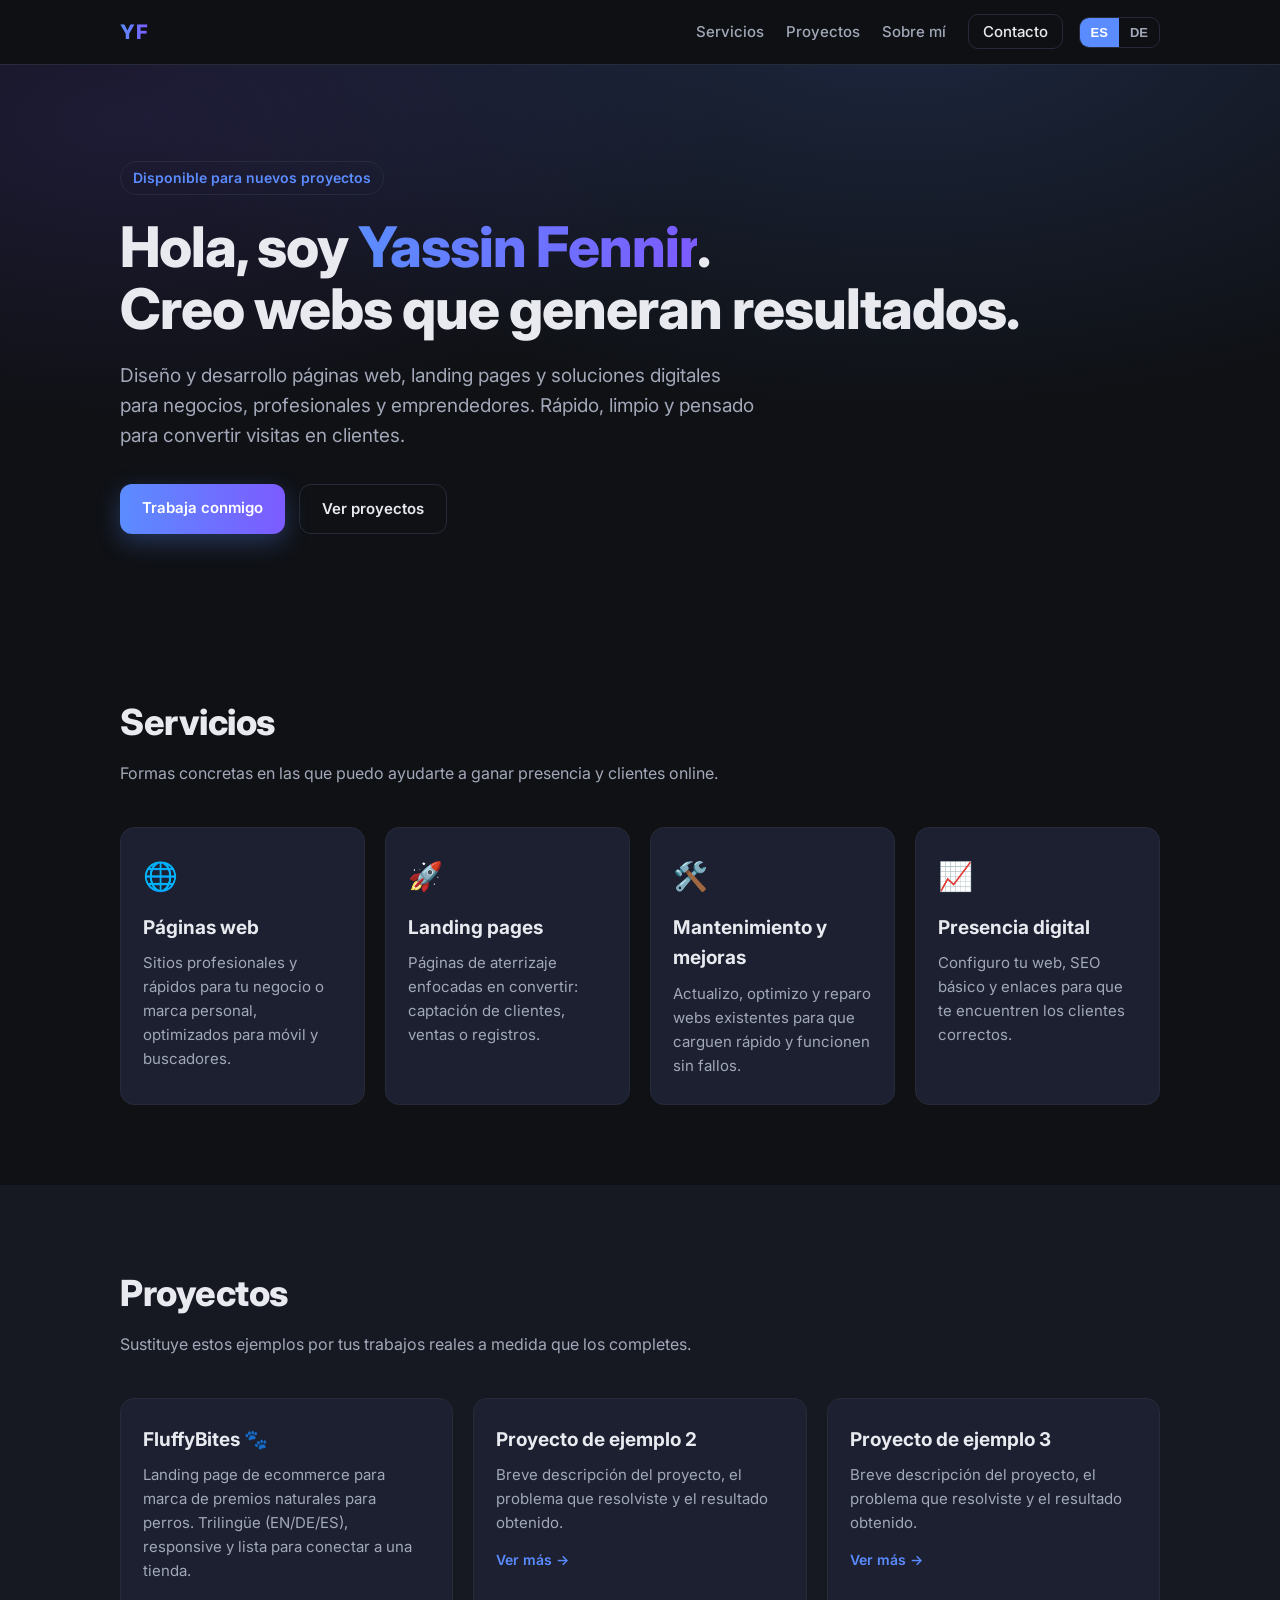
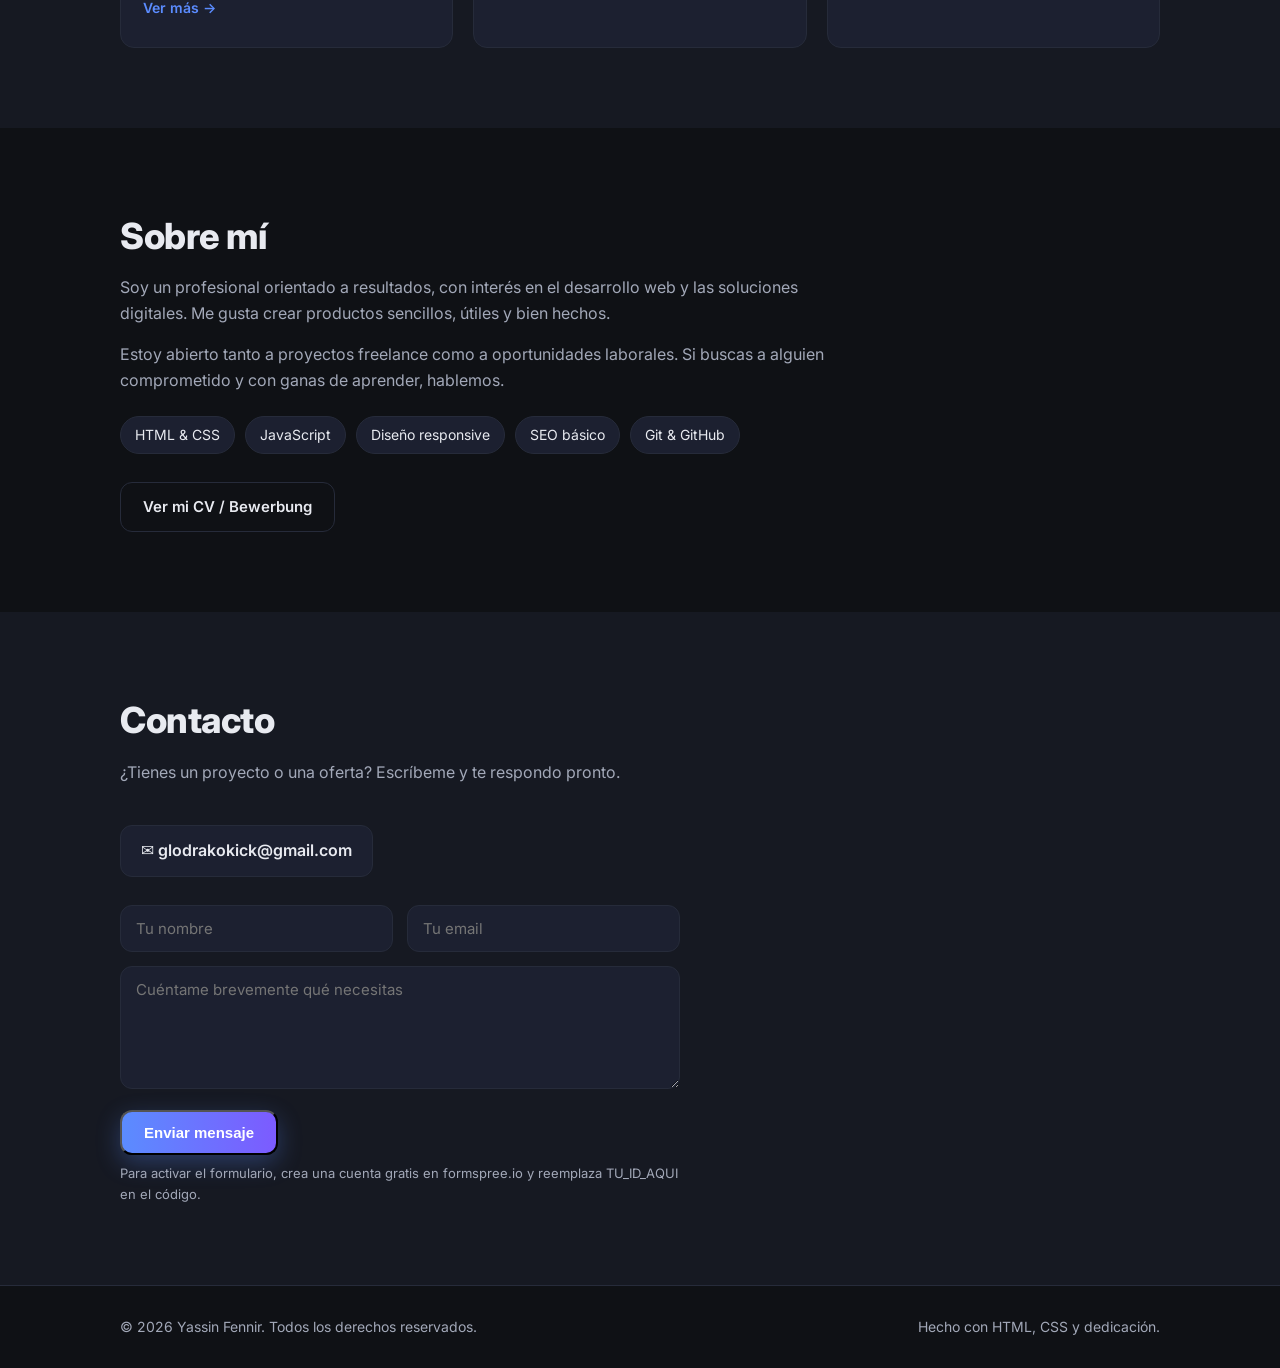
==== commit 37d439af: "Add FluffyBites landing page and honest sales guide - fluffybites.html: trilingual (EN/DE/ES) ecomme" ====
--- a/index.html
+++ b/index.html
@@ -21,7 +21,6 @@
       <a href="#inicio" class="brand">YF</a>
       <ul class="nav-links">
         <li><a href="#servicios" data-es="Servicios" data-de="Leistungen">Servicios</a></li>
-        <li><a href="#proceso" data-es="Cómo trabajo" data-de="Ablauf">Cómo trabajo</a></li>
         <li><a href="#proyectos" data-es="Proyectos" data-de="Projekte">Proyectos</a></li>
         <li><a href="#sobre-mi" data-es="Sobre mí" data-de="Über mich">Sobre mí</a></li>
         <li><a href="#contacto" class="nav-cta" data-es="Contacto" data-de="Kontakt">Contacto</a></li>
@@ -87,66 +86,27 @@
       </div>
     </section>
 
-    <!-- CÓMO TRABAJO -->
-    <section id="proceso" class="section section-alt">
-      <div class="container">
-        <h2 class="section-title" data-es="Cómo trabajo" data-de="So arbeite ich">Cómo trabajo</h2>
-        <p class="section-sub" data-es="Un proceso simple y sin riesgo. Sobre todo si aún no tienes web." data-de="Ein einfacher Prozess ohne Risiko. Besonders, wenn du noch keine Webseite hast.">Un proceso simple y sin riesgo. Sobre todo si aún no tienes web.</p>
-
-        <div class="cards">
-          <article class="card">
-            <span class="step-num">1</span>
-            <h3 data-es="Hablamos (gratis)" data-de="Wir sprechen (kostenlos)">Hablamos (gratis)</h3>
-            <p data-es="Me cuentas tu negocio y qué necesitas. Sin compromiso y sin coste." data-de="Du erzählst mir von deinem Unternehmen und was du brauchst. Unverbindlich und kostenlos.">Me cuentas tu negocio y qué necesitas. Sin compromiso y sin coste.</p>
-          </article>
-          <article class="card">
-            <span class="step-num">2</span>
-            <h3 data-es="Te hago una demo" data-de="Ich baue eine Demo">Te hago una demo</h3>
-            <p data-es="Preparo una versión real de tu web para que la veas funcionando antes de decidir." data-de="Ich erstelle eine echte Version deiner Webseite, die du live siehst, bevor du dich entscheidest.">Preparo una versión real de tu web para que la veas funcionando antes de decidir.</p>
-          </article>
-          <article class="card">
-            <span class="step-num">3</span>
-            <h3 data-es="Ajustamos juntos" data-de="Wir passen sie an">Ajustamos juntos</h3>
-            <p data-es="Cambiamos textos, colores y detalles hasta que quede exactamente a tu gusto." data-de="Wir ändern Texte, Farben und Details, bis alles genau nach deinem Geschmack ist.">Cambiamos textos, colores y detalles hasta que quede exactamente a tu gusto.</p>
-          </article>
-          <article class="card">
-            <span class="step-num">4</span>
-            <h3 data-es="Publico tu web" data-de="Ich veröffentliche deine Webseite">Publico tu web</h3>
-            <p data-es="La dejo en internet, rápida y segura, con tu dominio. Lista para conseguir clientes." data-de="Ich bringe sie online — schnell und sicher, mit deiner Domain. Bereit, Kunden zu gewinnen.">La dejo en internet, rápida y segura, con tu dominio. Lista para conseguir clientes.</p>
-          </article>
-        </div>
-
-        <div class="guarantee">
-          <span class="g-icon">🛡️</span>
-          <span data-es="Garantía sin riesgo: la demo es gratis. Solo pagas si te encanta el resultado." data-de="Risikofreie Garantie: die Demo ist kostenlos. Du zahlst nur, wenn dir das Ergebnis gefällt.">Garantía sin riesgo: la demo es gratis. Solo pagas si te encanta el resultado.</span>
-        </div>
-      </div>
-    </section>
-
     <!-- PROYECTOS -->
     <section id="proyectos" class="section section-alt">
       <div class="container">
         <h2 class="section-title" data-es="Proyectos" data-de="Projekte">Proyectos</h2>
-        <p class="section-sub" data-es="Sitios reales que he diseñado y desarrollado. Míralos en vivo." data-de="Echte Webseiten, die ich gestaltet und entwickelt habe. Sieh sie dir live an.">Sitios reales que he diseñado y desarrollado. Míralos en vivo.</p>
+        <p class="section-sub" data-es="Sustituye estos ejemplos por tus trabajos reales a medida que los completes." data-de="Ersetze diese Beispiele durch deine echten Arbeiten, sobald du sie fertigstellst.">Sustituye estos ejemplos por tus trabajos reales a medida que los completes.</p>
 
         <div class="cards">
           <article class="card project">
-            <span class="project-tag" data-es="Belleza · Zúrich" data-de="Beauty · Zürich">Belleza · Zúrich</span>
-            <h3 data-es="Estudio de belleza" data-de="Beauty-Studio">Estudio de belleza</h3>
-            <p data-es="Web elegante para un estudio de belleza: galería de trabajos, servicios y reservas. Diseño de lujo, rápido y optimizado para móvil." data-de="Elegante Webseite für ein Beauty-Studio: Galerie, Leistungen und Terminanfrage. Luxuriöses, schnelles und mobil optimiertes Design.">Web elegante para un estudio de belleza: galería de trabajos, servicios y reservas. Diseño de lujo, rápido y optimizado para móvil.</p>
-            <a href="https://studio-beauty-zurich.vercel.app" target="_blank" rel="noopener" class="card-link" data-es="Ver sitio en vivo →" data-de="Live ansehen →">Ver sitio en vivo →</a>
+            <h3>FluffyBites 🐾</h3>
+            <p data-es="Landing page de ecommerce para marca de premios naturales para perros. Trilingüe (EN/DE/ES), responsive y lista para conectar a una tienda." data-de="E-Commerce-Landingpage für eine Marke natürlicher Hundesnacks. Dreisprachig (EN/DE/ES), responsive und bereit für die Shop-Anbindung.">Landing page de ecommerce para marca de premios naturales para perros. Trilingüe (EN/DE/ES), responsive y lista para conectar a una tienda.</p>
+            <a href="fluffybites.html" class="card-link" data-es="Ver más →" data-de="Mehr →">Ver más →</a>
           </article>
           <article class="card project">
-            <span class="project-tag" data-es="Handwerk · Uster" data-de="Handwerk · Uster">Handwerk · Uster</span>
-            <h3 data-es="Web para artesano/oficios" data-de="Handwerker-Webseite">Web para artesano/oficios</h3>
-            <p data-es="Página profesional para un negocio de oficios (Handwerk): servicios, galería de trabajos y contacto directo. Tipografía limpia y colores premium." data-de="Professionelle Webseite für ein Handwerksunternehmen: Leistungen, Arbeitsgalerie und direkter Kontakt. Klare Typografie, hochwertige Farben.">Página profesional para un negocio de oficios (Handwerk): servicios, galería de trabajos y contacto directo. Tipografía limpia y colores premium.</p>
-            <a href="https://handwerk-uster.vercel.app" target="_blank" rel="noopener" class="card-link" data-es="Ver sitio en vivo →" data-de="Live ansehen →">Ver sitio en vivo →</a>
+            <h3 data-es="Proyecto de ejemplo 2" data-de="Beispielprojekt 2">Proyecto de ejemplo 2</h3>
+            <p data-es="Breve descripción del proyecto, el problema que resolviste y el resultado obtenido." data-de="Kurze Beschreibung des Projekts, des gelösten Problems und des erzielten Ergebnisses.">Breve descripción del proyecto, el problema que resolviste y el resultado obtenido.</p>
+            <a href="#" class="card-link" data-es="Ver más →" data-de="Mehr →">Ver más →</a>
           </article>
           <article class="card project">
-            <span class="project-tag" data-es="Eventos · QR" data-de="Events · QR">Eventos · QR</span>
-            <h3 data-es="Galería de eventos con QR" data-de="Event-Galerie mit QR">Galería de eventos con QR</h3>
-            <p data-es="Galería compartida para eventos (quinceañeras, bodas): los invitados escanean un QR y suben sus fotos y videos al instante desde el móvil." data-de="Geteilte Event-Galerie (Quinceañeras, Hochzeiten): Gäste scannen einen QR-Code und laden ihre Fotos und Videos sofort per Handy hoch.">Galería compartida para eventos (quinceañeras, bodas): los invitados escanean un QR y suben sus fotos y videos al instante desde el móvil.</p>
-            <a href="#contacto" class="card-link" data-es="Pídeme una demo →" data-de="Demo anfragen →">Pídeme una demo →</a>
+            <h3 data-es="Proyecto de ejemplo 3" data-de="Beispielprojekt 3">Proyecto de ejemplo 3</h3>
+            <p data-es="Breve descripción del proyecto, el problema que resolviste y el resultado obtenido." data-de="Kurze Beschreibung des Projekts, des gelösten Problems und des erzielten Ergebnisses.">Breve descripción del proyecto, el problema que resolviste y el resultado obtenido.</p>
+            <a href="#" class="card-link" data-es="Ver más →" data-de="Mehr →">Ver más →</a>
           </article>
         </div>
       </div>
@@ -192,28 +152,6 @@
         </form>
       </div>
     </section>
-
-    <!-- SHOWCASE: webs en vivo (rotativo) -->
-    <section id="en-vivo" class="showcase section section-alt">
-      <div class="container">
-        <h2 class="section-title" data-es="En vivo ahora" data-de="Jetzt live">En vivo ahora</h2>
-        <p class="section-sub" data-es="Una muestra rotativa de sitios reales que están funcionando en este momento." data-de="Eine rotierende Auswahl echter Webseiten, die gerade jetzt live sind.">Una muestra rotativa de sitios reales que están funcionando en este momento.</p>
-        <div class="browser">
-          <div class="browser-bar">
-            <span class="dot"></span><span class="dot"></span><span class="dot"></span>
-            <span class="browser-url" id="showcaseUrl">studio-beauty-zurich.vercel.app</span>
-            <span class="live-badge"><span class="live-dot"></span>En vivo</span>
-          </div>
-          <div class="browser-body">
-            <iframe id="showcaseFrame" title="Sitio en vivo" src="https://studio-beauty-zurich.vercel.app" loading="lazy" referrerpolicy="no-referrer" sandbox="allow-scripts allow-same-origin allow-popups"></iframe>
-          </div>
-        </div>
-        <div class="showcase-meta">
-          <span class="sc-name" id="showcaseName">Estudio de belleza — Zúrich</span>
-          <a class="card-link" id="showcaseLink" href="https://studio-beauty-zurich.vercel.app" target="_blank" rel="noopener" data-es="Ver en vivo →" data-de="Live ansehen →">Ver en vivo →</a>
-        </div>
-      </div>
-    </section>
   </main>
 
   <footer class="site-footer">
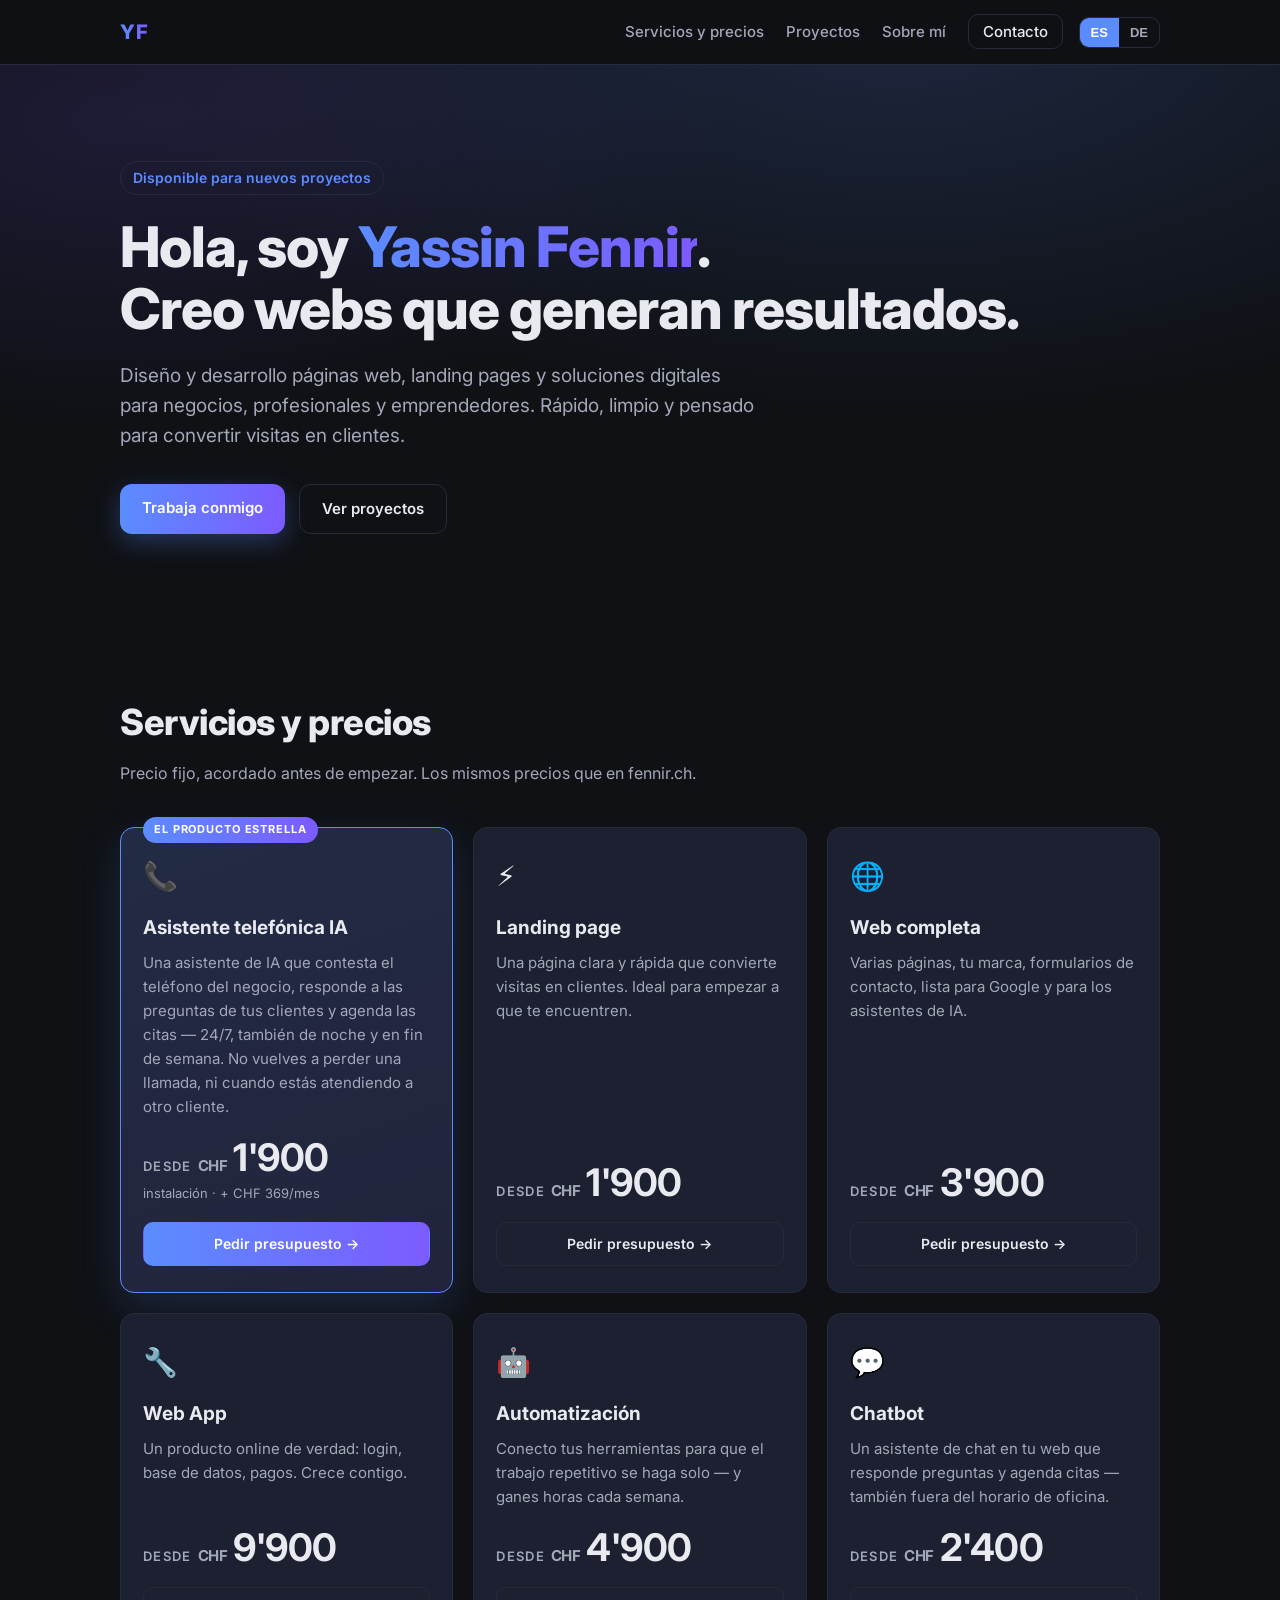
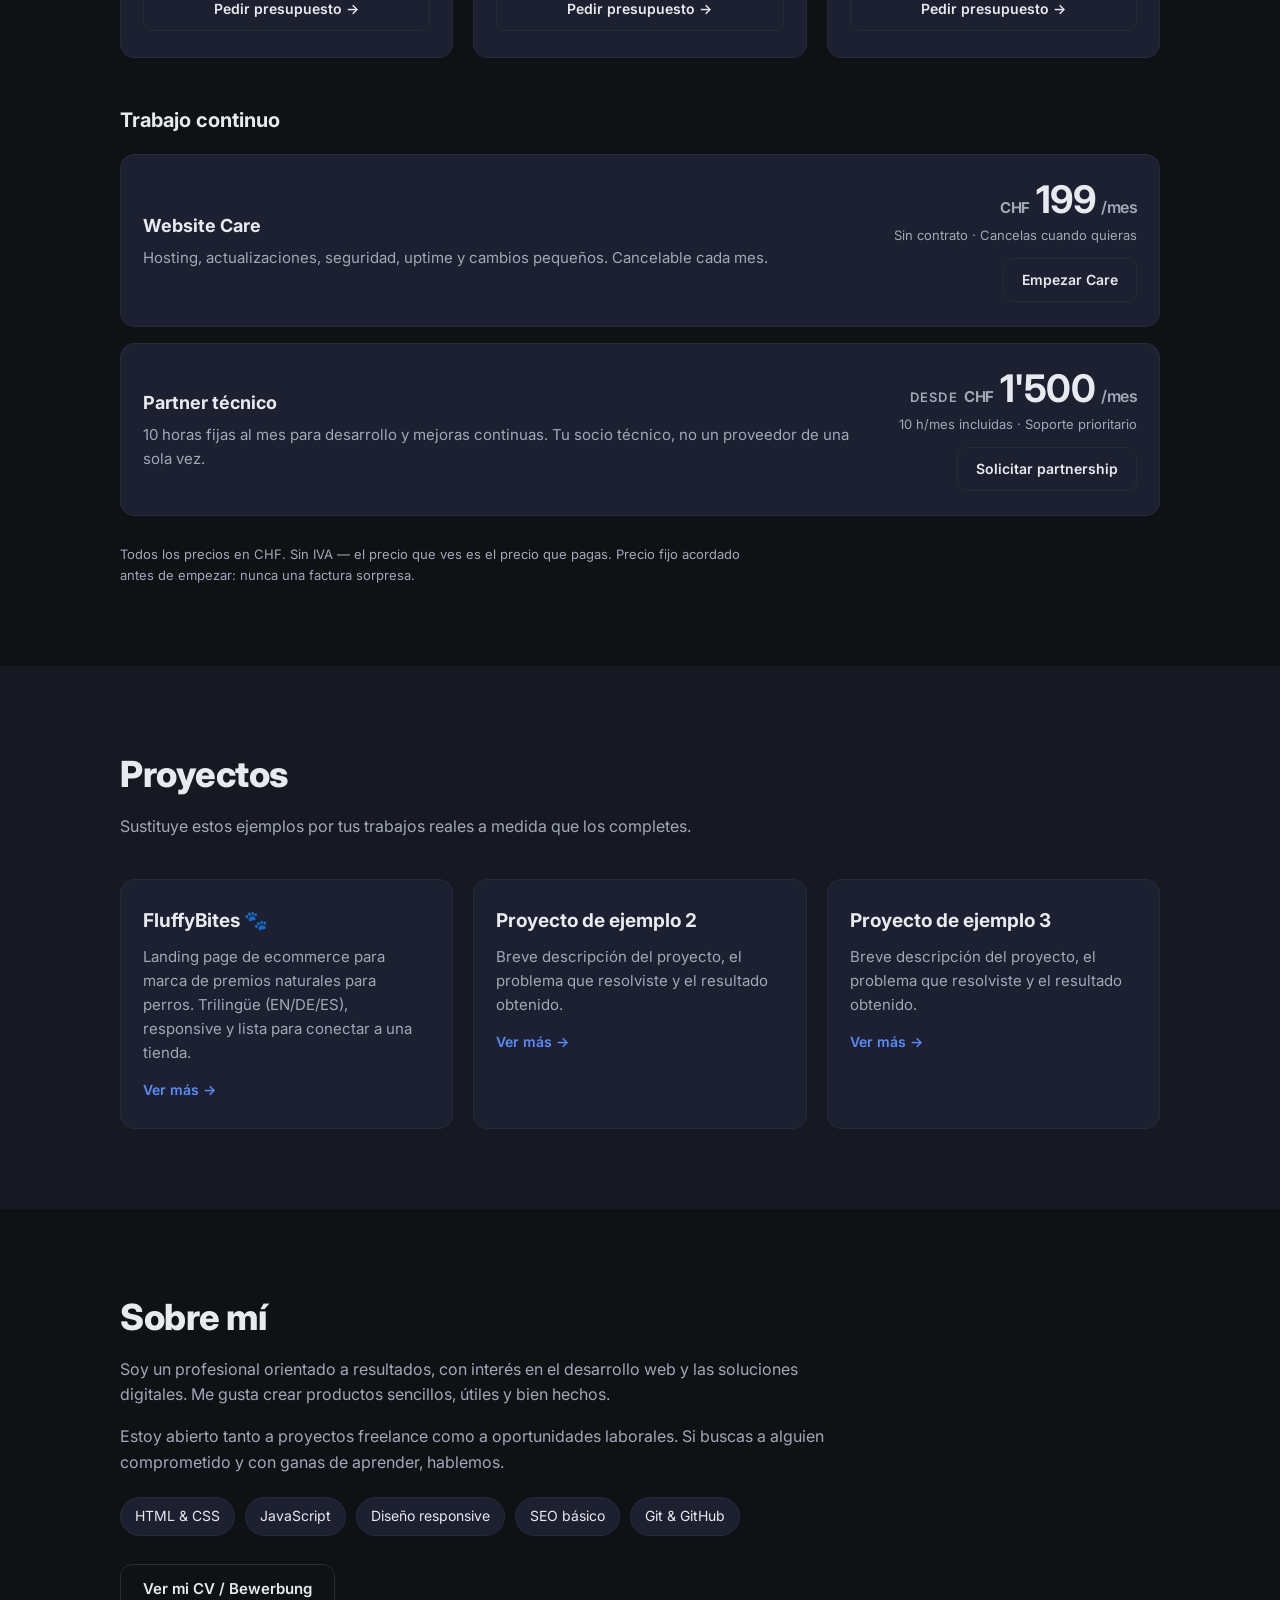
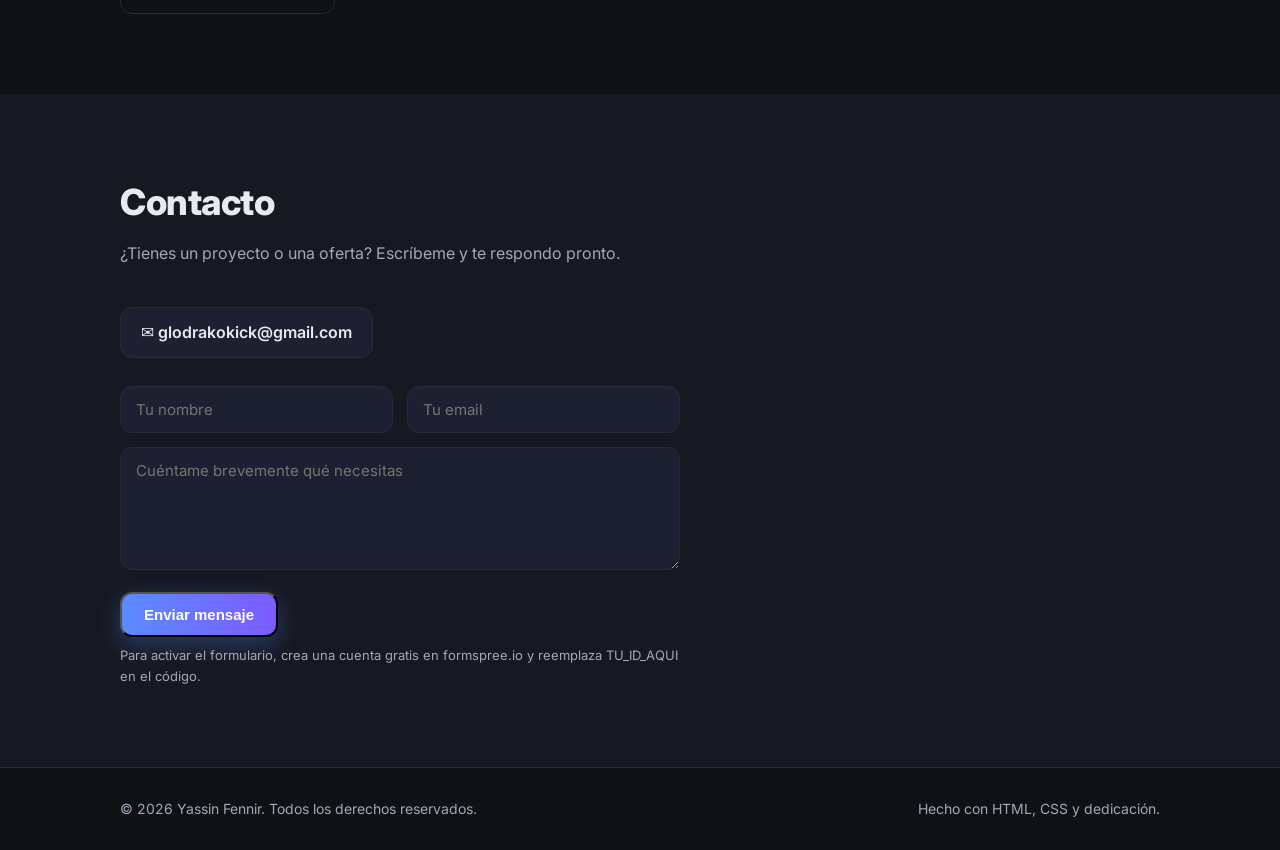
==== commit c1ddc209: "Sincronizar los precios de la web con fennir.ch La web del portafolio no tenía precios: sólo cuatro " ====
--- a/index.html
+++ b/index.html
@@ -9,6 +9,105 @@
   <meta property="og:title" content="Yassin Fennir — Servicios digitales y desarrollo web" />
   <meta property="og:description" content="Desarrollo web, landing pages y soluciones digitales. Disponible para proyectos freelance." />
   <meta property="og:type" content="website" />
+
+  <!-- PRECIOS-SCHEMA:INICIO — generado desde pricing.js, no editar a mano (node verificar-precios.mjs --escribir) -->
+  <script type="application/ld+json" id="pricing-schema">
+  {
+    "@context": "https://schema.org",
+    "@type": "ProfessionalService",
+    "name": "Yassin Fennir",
+    "url": "https://fennir.ch",
+    "priceRange": "CHF 199–9900",
+    "hasOfferCatalog": {
+      "@type": "OfferCatalog",
+      "name": "Services",
+      "itemListElement": [
+        {
+          "@type": "Offer",
+          "itemOffered": {
+            "@type": "Service",
+            "name": "AI phone assistant (Telefon-Assistentin), setup"
+          },
+          "price": "1900",
+          "priceCurrency": "CHF"
+        },
+        {
+          "@type": "Offer",
+          "itemOffered": {
+            "@type": "Service",
+            "name": "AI phone assistant, monthly service"
+          },
+          "price": "369",
+          "priceCurrency": "CHF"
+        },
+        {
+          "@type": "Offer",
+          "itemOffered": {
+            "@type": "Service",
+            "name": "Landing Page"
+          },
+          "price": "1900",
+          "priceCurrency": "CHF"
+        },
+        {
+          "@type": "Offer",
+          "itemOffered": {
+            "@type": "Service",
+            "name": "Complete Website"
+          },
+          "price": "3900",
+          "priceCurrency": "CHF"
+        },
+        {
+          "@type": "Offer",
+          "itemOffered": {
+            "@type": "Service",
+            "name": "Web App"
+          },
+          "price": "9900",
+          "priceCurrency": "CHF"
+        },
+        {
+          "@type": "Offer",
+          "itemOffered": {
+            "@type": "Service",
+            "name": "Automation"
+          },
+          "price": "4900",
+          "priceCurrency": "CHF"
+        },
+        {
+          "@type": "Offer",
+          "itemOffered": {
+            "@type": "Service",
+            "name": "Chatbot"
+          },
+          "price": "2400",
+          "priceCurrency": "CHF"
+        },
+        {
+          "@type": "Offer",
+          "itemOffered": {
+            "@type": "Service",
+            "name": "Monthly Care"
+          },
+          "price": "199",
+          "priceCurrency": "CHF"
+        },
+        {
+          "@type": "Offer",
+          "itemOffered": {
+            "@type": "Service",
+            "name": "Technical Partner, monthly"
+          },
+          "price": "1500",
+          "priceCurrency": "CHF"
+        }
+      ]
+    }
+  }
+  </script>
+  <!-- PRECIOS-SCHEMA:FIN -->
 
   <link rel="preconnect" href="https://fonts.googleapis.com" />
   <link rel="preconnect" href="https://fonts.gstatic.com" crossorigin />
@@ -20,7 +119,7 @@
     <nav class="nav container">
       <a href="#inicio" class="brand">YF</a>
       <ul class="nav-links">
-        <li><a href="#servicios" data-es="Servicios" data-de="Leistungen">Servicios</a></li>
+        <li><a href="#servicios" data-es="Servicios y precios" data-de="Leistungen & Preise">Servicios y precios</a></li>
         <li><a href="#proyectos" data-es="Proyectos" data-de="Projekte">Proyectos</a></li>
         <li><a href="#sobre-mi" data-es="Sobre mí" data-de="Über mich">Sobre mí</a></li>
         <li><a href="#contacto" class="nav-cta" data-es="Contacto" data-de="Kontakt">Contacto</a></li>
@@ -55,34 +154,18 @@
       </div>
     </section>
 
-    <!-- SERVICIOS -->
+    <!-- SERVICIOS Y PRECIOS — se generan desde pricing.js (misma lista que fennir.ch) -->
     <section id="servicios" class="section">
       <div class="container">
-        <h2 class="section-title" data-es="Servicios" data-de="Leistungen">Servicios</h2>
-        <p class="section-sub" data-es="Formas concretas en las que puedo ayudarte a ganar presencia y clientes online." data-de="Konkrete Wege, wie ich dir helfe, online sichtbar zu werden und Kunden zu gewinnen.">Formas concretas en las que puedo ayudarte a ganar presencia y clientes online.</p>
-
-        <div class="cards">
-          <article class="card">
-            <div class="card-icon">🌐</div>
-            <h3 data-es="Páginas web" data-de="Webseiten">Páginas web</h3>
-            <p data-es="Sitios profesionales y rápidos para tu negocio o marca personal, optimizados para móvil y buscadores." data-de="Professionelle, schnelle Webseiten für dein Unternehmen oder deine Personenmarke – optimiert für Mobilgeräte und Suchmaschinen.">Sitios profesionales y rápidos para tu negocio o marca personal, optimizados para móvil y buscadores.</p>
-          </article>
-          <article class="card">
-            <div class="card-icon">🚀</div>
-            <h3 data-es="Landing pages" data-de="Landingpages">Landing pages</h3>
-            <p data-es="Páginas de aterrizaje enfocadas en convertir: captación de clientes, ventas o registros." data-de="Landingpages mit Fokus auf Conversion: Kundengewinnung, Verkäufe oder Anmeldungen.">Páginas de aterrizaje enfocadas en convertir: captación de clientes, ventas o registros.</p>
-          </article>
-          <article class="card">
-            <div class="card-icon">🛠️</div>
-            <h3 data-es="Mantenimiento y mejoras" data-de="Wartung & Optimierung">Mantenimiento y mejoras</h3>
-            <p data-es="Actualizo, optimizo y reparo webs existentes para que carguen rápido y funcionen sin fallos." data-de="Ich aktualisiere, optimiere und repariere bestehende Webseiten, damit sie schnell laden und fehlerfrei laufen.">Actualizo, optimizo y reparo webs existentes para que carguen rápido y funcionen sin fallos.</p>
-          </article>
-          <article class="card">
-            <div class="card-icon">📈</div>
-            <h3 data-es="Presencia digital" data-de="Digitale Präsenz">Presencia digital</h3>
-            <p data-es="Configuro tu web, SEO básico y enlaces para que te encuentren los clientes correctos." data-de="Ich richte deine Webseite, grundlegendes SEO und Verlinkungen ein, damit die richtigen Kunden dich finden.">Configuro tu web, SEO básico y enlaces para que te encuentren los clientes correctos.</p>
-          </article>
-        </div>
+        <h2 class="section-title" data-es="Servicios y precios" data-de="Leistungen & Preise">Servicios y precios</h2>
+        <p class="section-sub" data-es="Precio fijo, acordado antes de empezar. Los mismos precios que en fennir.ch." data-de="Festpreis, vereinbart vor Projektbeginn. Dieselben Preise wie auf fennir.ch.">Precio fijo, acordado antes de empezar. Los mismos precios que en fennir.ch.</p>
+
+        <div class="cards pricing-grid" id="pricing-grid"></div>
+
+        <h3 class="retainers-title" data-es="Trabajo continuo" data-de="Laufende Zusammenarbeit">Trabajo continuo</h3>
+        <div class="retainers" id="pricing-retainers"></div>
+
+        <p class="vat-note" id="pricing-note"></p>
       </div>
     </section>
 
@@ -161,6 +244,7 @@
     </div>
   </footer>
 
+  <script src="pricing.js"></script>
   <script src="script.js"></script>
 </body>
 </html>
--- a/styles.css
+++ b/styles.css
@@ -273,105 +273,6 @@
   body { background: #fff; color: #111; }
 }
 
-/* PROCESO / PASOS */
-.step-num {
-  display: inline-flex;
-  align-items: center;
-  justify-content: center;
-  width: 34px; height: 34px;
-  border-radius: 50%;
-  font-weight: 800;
-  font-size: 15px;
-  color: #fff;
-  background: linear-gradient(90deg, var(--accent), var(--accent-2));
-  margin-bottom: 14px;
-}
-.guarantee {
-  margin-top: 28px;
-  display: flex;
-  align-items: center;
-  gap: 12px;
-  background: rgba(91, 140, 255, .10);
-  border: 1px solid var(--border);
-  border-radius: var(--radius);
-  padding: 16px 20px;
-  color: var(--text);
-  font-weight: 500;
-}
-.guarantee .g-icon { font-size: 22px; }
-
-/* PROJECT TAG */
-.project-tag {
-  display: inline-block;
-  font-size: 12px;
-  font-weight: 600;
-  color: var(--accent);
-  background: rgba(91, 140, 255, .12);
-  border: 1px solid var(--border);
-  padding: 4px 10px;
-  border-radius: 999px;
-  margin-bottom: 12px;
-  letter-spacing: .3px;
-}
-
-/* SHOWCASE — pantalla rotativa de webs en vivo */
-.showcase .browser {
-  max-width: 720px;
-  margin: 0 auto;
-  border: 1px solid var(--border);
-  border-radius: 14px;
-  overflow: hidden;
-  background: var(--card);
-  box-shadow: 0 20px 60px rgba(0, 0, 0, .45);
-}
-.browser-bar {
-  display: flex;
-  align-items: center;
-  gap: 7px;
-  padding: 10px 14px;
-  background: var(--bg-alt);
-  border-bottom: 1px solid var(--border);
-}
-.browser-bar .dot { width: 11px; height: 11px; border-radius: 50%; }
-.browser-bar .dot:nth-child(1) { background: #ff5f57; }
-.browser-bar .dot:nth-child(2) { background: #febc2e; }
-.browser-bar .dot:nth-child(3) { background: #28c840; }
-.browser-url {
-  flex: 1;
-  margin-left: 10px;
-  font-size: 13px;
-  color: var(--muted);
-  background: var(--bg);
-  border: 1px solid var(--border);
-  border-radius: 8px;
-  padding: 5px 12px;
-  white-space: nowrap;
-  overflow: hidden;
-  text-overflow: ellipsis;
-}
-.live-badge { display: flex; align-items: center; gap: 6px; font-size: 12px; font-weight: 600; color: #28c840; }
-.live-dot {
-  width: 8px; height: 8px; border-radius: 50%; background: #28c840;
-  animation: livepulse 1.8s infinite;
-}
-@keyframes livepulse {
-  0% { box-shadow: 0 0 0 0 rgba(40, 200, 64, .55); }
-  70% { box-shadow: 0 0 0 10px rgba(40, 200, 64, 0); }
-  100% { box-shadow: 0 0 0 0 rgba(40, 200, 64, 0); }
-}
-.browser-body { position: relative; width: 100%; overflow: hidden; background: var(--bg); }
-#showcaseFrame {
-  width: 1280px; height: 800px; border: 0;
-  transform-origin: 0 0; background: #fff;
-  transition: opacity .35s ease;
-}
-.showcase-meta {
-  display: flex; align-items: center; justify-content: center;
-  gap: 16px; margin-top: 18px; color: var(--muted); font-size: 15px; flex-wrap: wrap;
-}
-.showcase-meta .sc-name { font-weight: 600; color: var(--text); }
-@media (prefers-reduced-motion: reduce) { .live-dot { animation: none; } }
-
 /* RESPONSIVE */
 @media (max-width: 640px) {
   .nav-links { gap: 14px; }
@@ -379,3 +280,115 @@
   .hero { padding: 64px 0 56px; }
   .section { padding: 56px 0; }
 }
+
+/* ===========================================================================
+   PRECIOS — mismas cifras que fennir.ch (ver pricing.js)
+   =========================================================================== */
+.pricing-grid { grid-template-columns: repeat(auto-fit, minmax(270px, 1fr)); align-items: stretch; }
+
+.price-card {
+  position: relative;
+  display: flex;
+  flex-direction: column;
+}
+.price-card p { flex: 1; }
+
+.price-card.is-featured {
+  border-color: var(--accent);
+  background:
+    linear-gradient(160deg, rgba(91,140,255,.10), rgba(124,91,255,.06)),
+    var(--card);
+  box-shadow: 0 14px 40px rgba(91,140,255,.18);
+}
+
+.price-badge {
+  position: absolute;
+  top: -11px;
+  left: 22px;
+  background: linear-gradient(90deg, var(--accent), var(--accent-2));
+  color: #fff;
+  font-size: 11px;
+  font-weight: 700;
+  letter-spacing: .08em;
+  text-transform: uppercase;
+  padding: 4px 11px;
+  border-radius: 999px;
+  white-space: nowrap;
+}
+
+.price-amount {
+  display: flex;
+  align-items: baseline;
+  gap: 6px;
+  margin-top: 18px;
+  font-weight: 800;
+  letter-spacing: -.5px;
+}
+.price-amount strong { font-size: clamp(30px, 4vw, 38px); line-height: 1.1; }
+.price-from { font-size: 13px; font-weight: 600; color: var(--muted); text-transform: uppercase; letter-spacing: .1em; }
+.price-cur { font-size: 15px; font-weight: 700; color: var(--muted); }
+.price-mo { font-size: 16px; font-weight: 600; color: var(--muted); }
+.price-suffix { display: block; color: var(--muted); font-size: 13px; margin-top: 4px; }
+
+.price-cta {
+  display: inline-block;
+  margin-top: 18px;
+  padding: 10px 18px;
+  border: 1px solid var(--border);
+  border-radius: 10px;
+  font-weight: 600;
+  font-size: 14px;
+  color: var(--text);
+  text-align: center;
+  transition: border-color .2s, background .2s;
+}
+.price-cta:hover { border-color: var(--accent); background: rgba(91,140,255,.10); }
+.price-card.is-featured .price-cta {
+  background: linear-gradient(90deg, var(--accent), var(--accent-2));
+  border-color: transparent;
+  color: #fff;
+}
+
+/* Servicios mensuales */
+.retainers-title {
+  font-size: 20px;
+  font-weight: 700;
+  margin: 46px 0 18px;
+}
+.retainers { display: grid; gap: 16px; }
+.retainer-card {
+  display: flex;
+  flex-wrap: wrap;
+  gap: 20px;
+  justify-content: space-between;
+  align-items: center;
+  background: var(--card);
+  border: 1px solid var(--border);
+  border-radius: var(--radius);
+  padding: 24px 22px;
+  transition: border-color .2s;
+}
+.retainer-card:hover { border-color: var(--accent); }
+.retainer-left { flex: 1 1 320px; }
+.retainer-left h4 { font-size: 18px; margin-bottom: 6px; }
+.retainer-left p { color: var(--muted); font-size: 15px; }
+.retainer-right { text-align: right; flex: 0 1 260px; }
+.retainer-right .price-amount { justify-content: flex-end; margin-top: 0; }
+.retainer-meta { color: var(--muted); font-size: 13px; margin-top: 4px; }
+.retainer-right .price-cta { margin-top: 12px; }
+
+.vat-note {
+  color: var(--muted);
+  font-size: 13px;
+  margin-top: 28px;
+  max-width: 640px;
+}
+
+@media (max-width: 640px) {
+  .retainer-card { flex-direction: column; align-items: flex-start; }
+  /* En columna, flex-basis afecta a la ALTURA: hay que soltarlo o quedan huecos vacíos */
+  .retainer-left { flex: 0 1 auto; width: 100%; }
+  .retainer-right { text-align: left; flex: 0 1 auto; width: 100%; }
+  .retainer-right .price-amount { justify-content: flex-start; }
+  .price-cta { display: block; }
+}
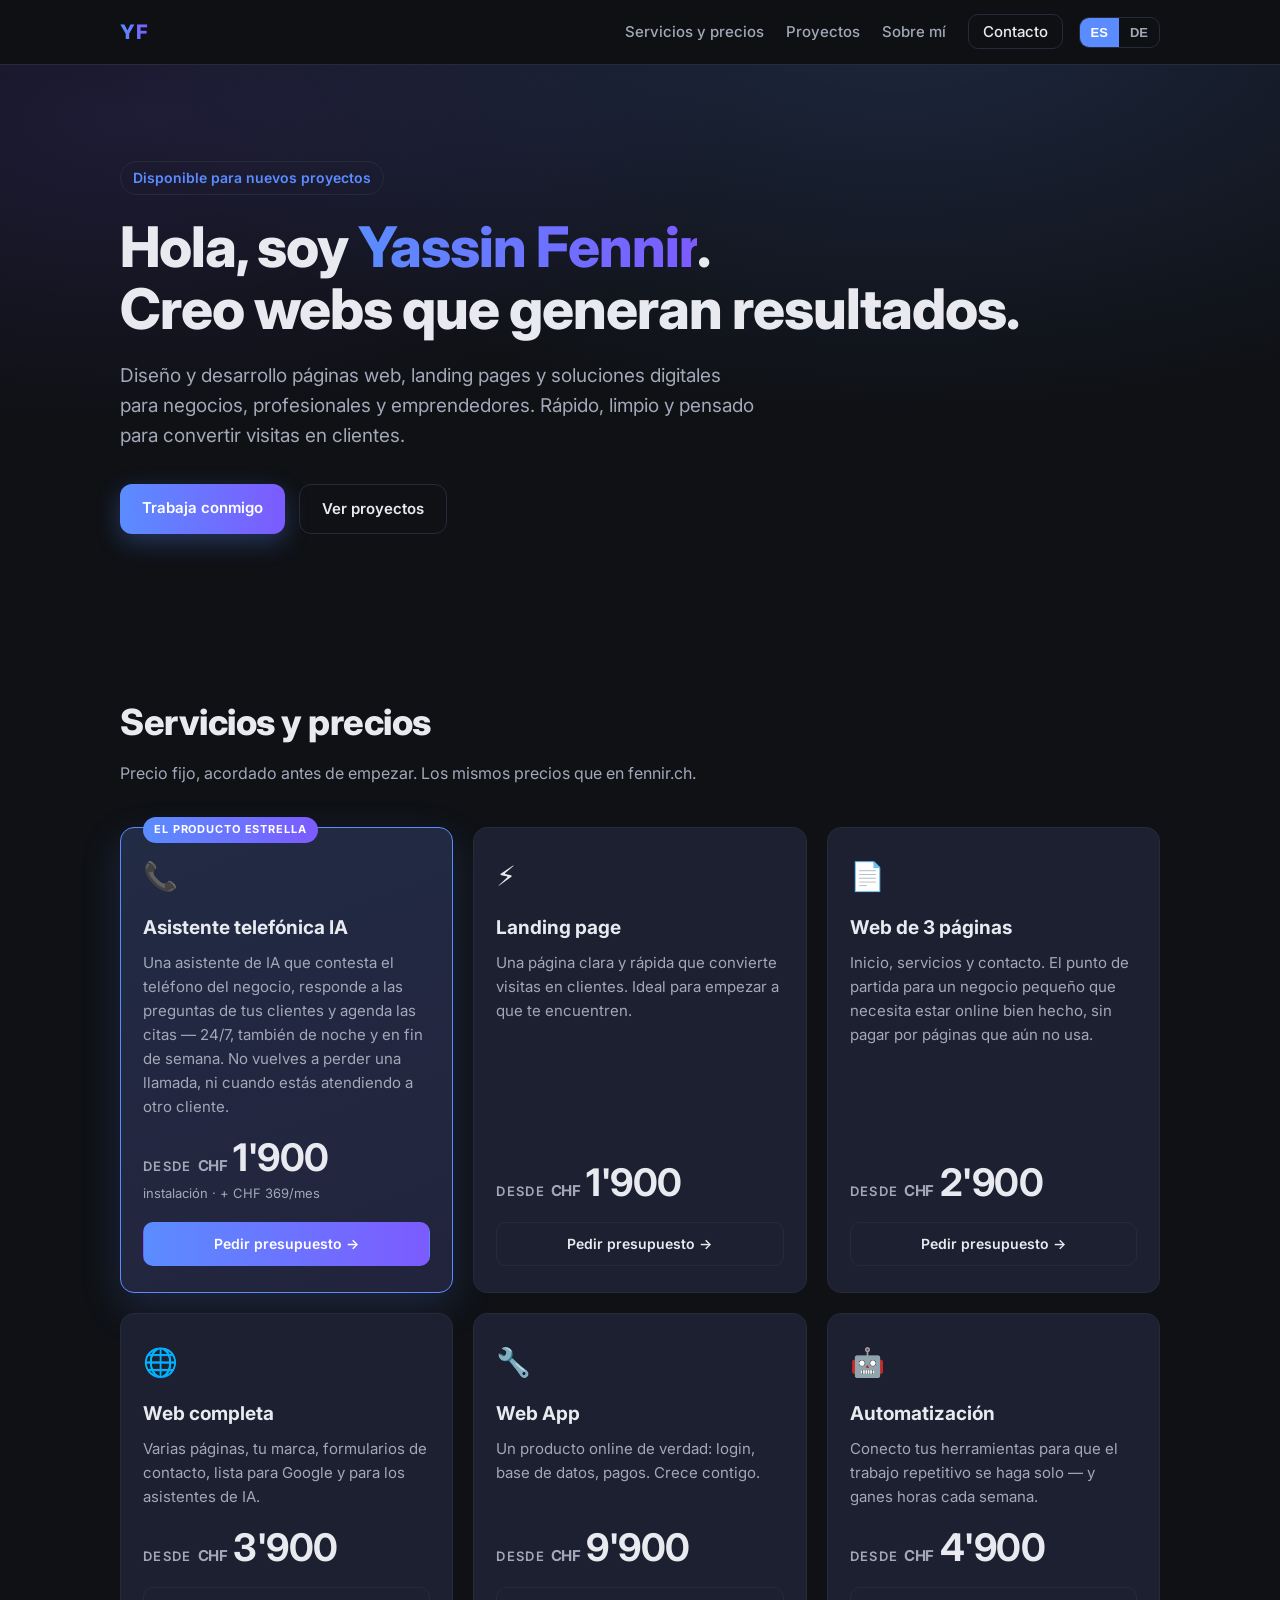
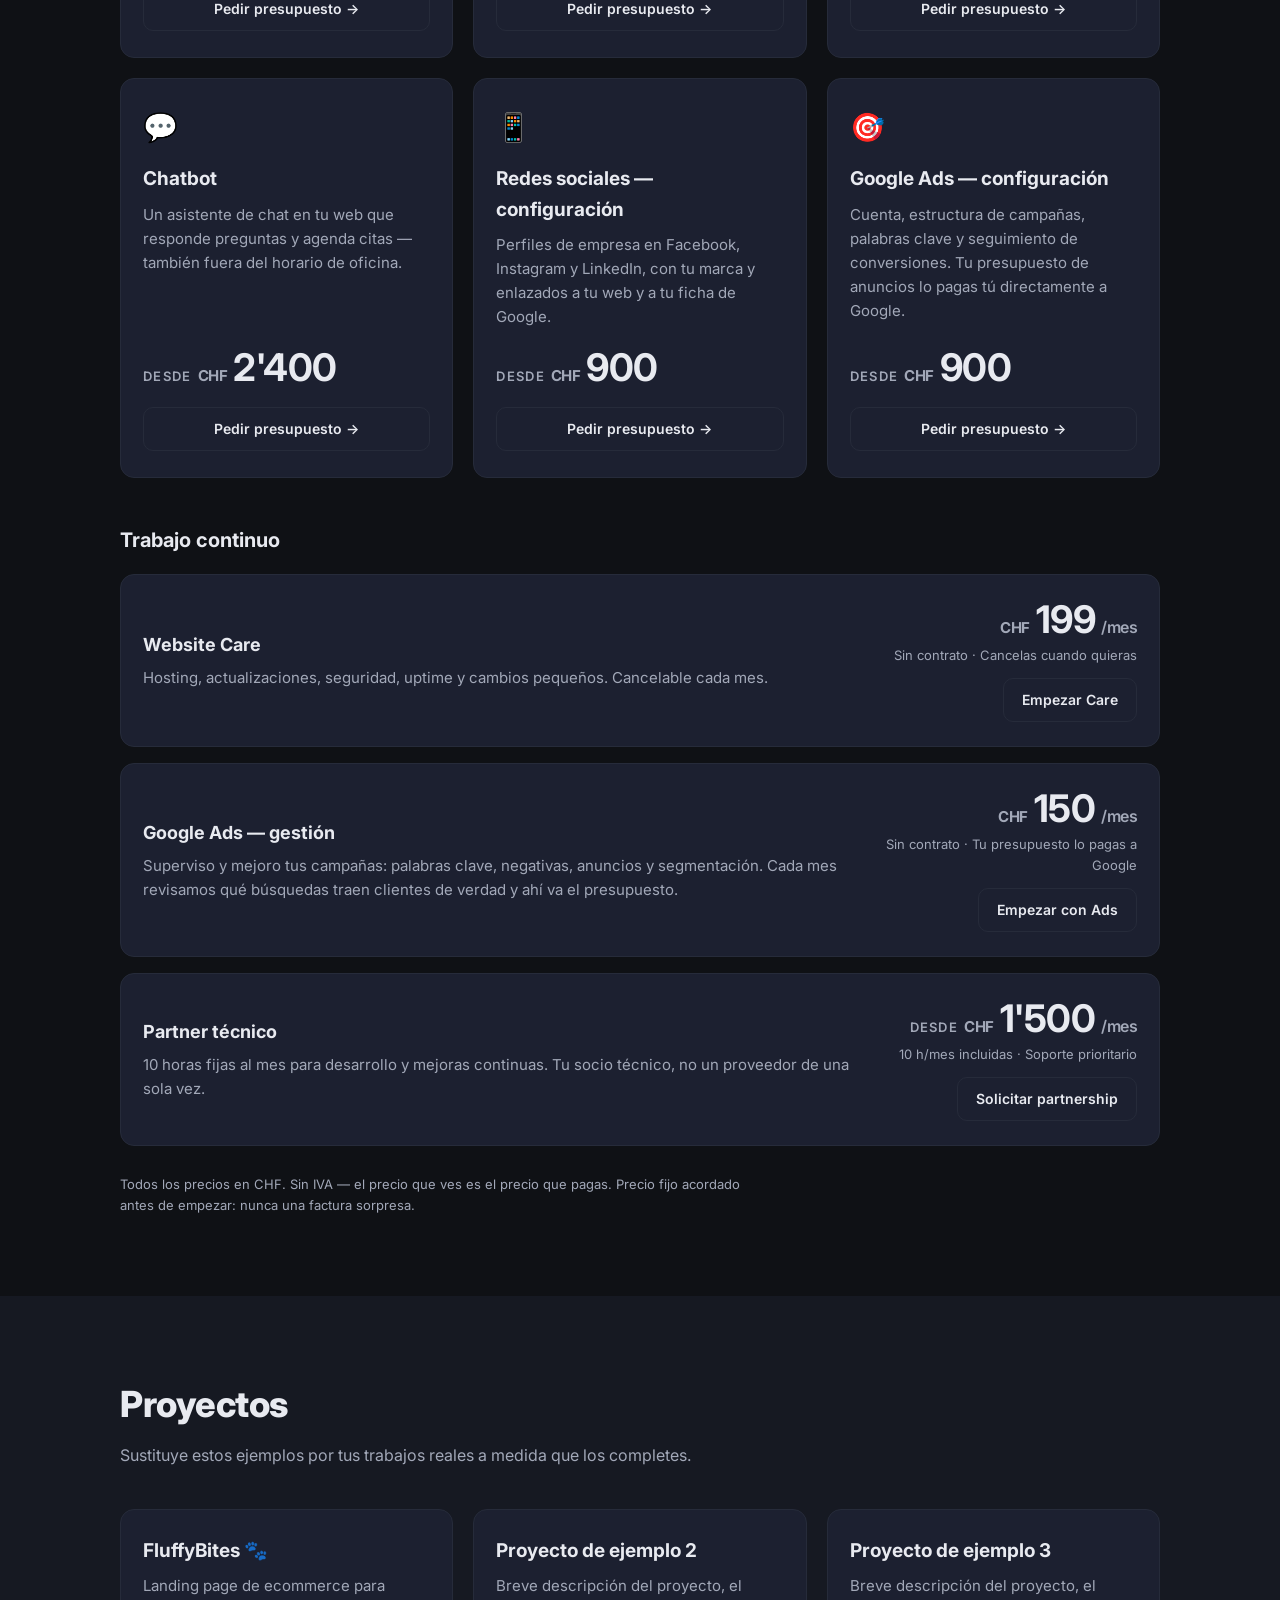
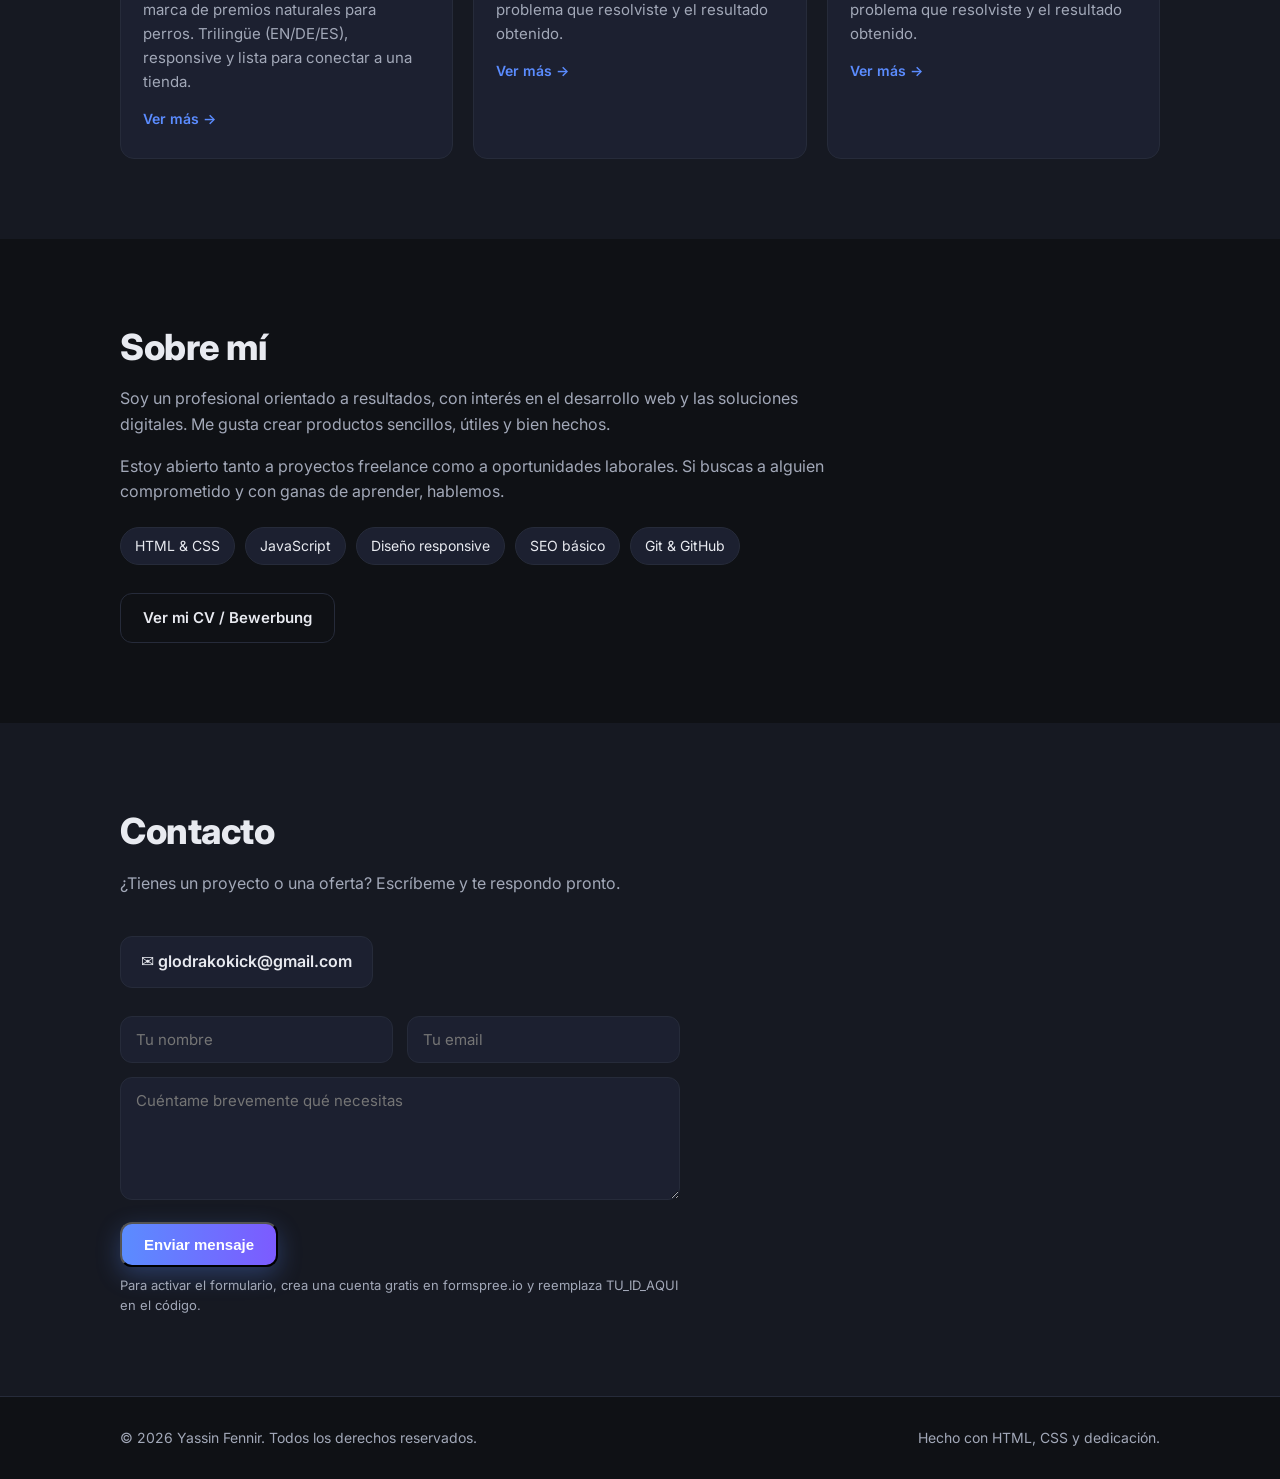
==== commit 63148442: "Añadir web de 3 páginas, redes sociales y Google Ads a la lista de precios Servicios que ya se están" ====
--- a/index.html
+++ b/index.html
@@ -17,7 +17,7 @@
     "@type": "ProfessionalService",
     "name": "Yassin Fennir",
     "url": "https://fennir.ch",
-    "priceRange": "CHF 199–9900",
+    "priceRange": "CHF 150–9900",
     "hasOfferCatalog": {
       "@type": "OfferCatalog",
       "name": "Services",
@@ -53,6 +53,15 @@
           "@type": "Offer",
           "itemOffered": {
             "@type": "Service",
+            "name": "Website, 3 pages"
+          },
+          "price": "2900",
+          "priceCurrency": "CHF"
+        },
+        {
+          "@type": "Offer",
+          "itemOffered": {
+            "@type": "Service",
             "name": "Complete Website"
           },
           "price": "3900",
@@ -89,9 +98,36 @@
           "@type": "Offer",
           "itemOffered": {
             "@type": "Service",
+            "name": "Social media profiles, setup"
+          },
+          "price": "900",
+          "priceCurrency": "CHF"
+        },
+        {
+          "@type": "Offer",
+          "itemOffered": {
+            "@type": "Service",
+            "name": "Google Ads, setup"
+          },
+          "price": "900",
+          "priceCurrency": "CHF"
+        },
+        {
+          "@type": "Offer",
+          "itemOffered": {
+            "@type": "Service",
             "name": "Monthly Care"
           },
           "price": "199",
+          "priceCurrency": "CHF"
+        },
+        {
+          "@type": "Offer",
+          "itemOffered": {
+            "@type": "Service",
+            "name": "Google Ads, monthly management"
+          },
+          "price": "150",
           "priceCurrency": "CHF"
         },
         {
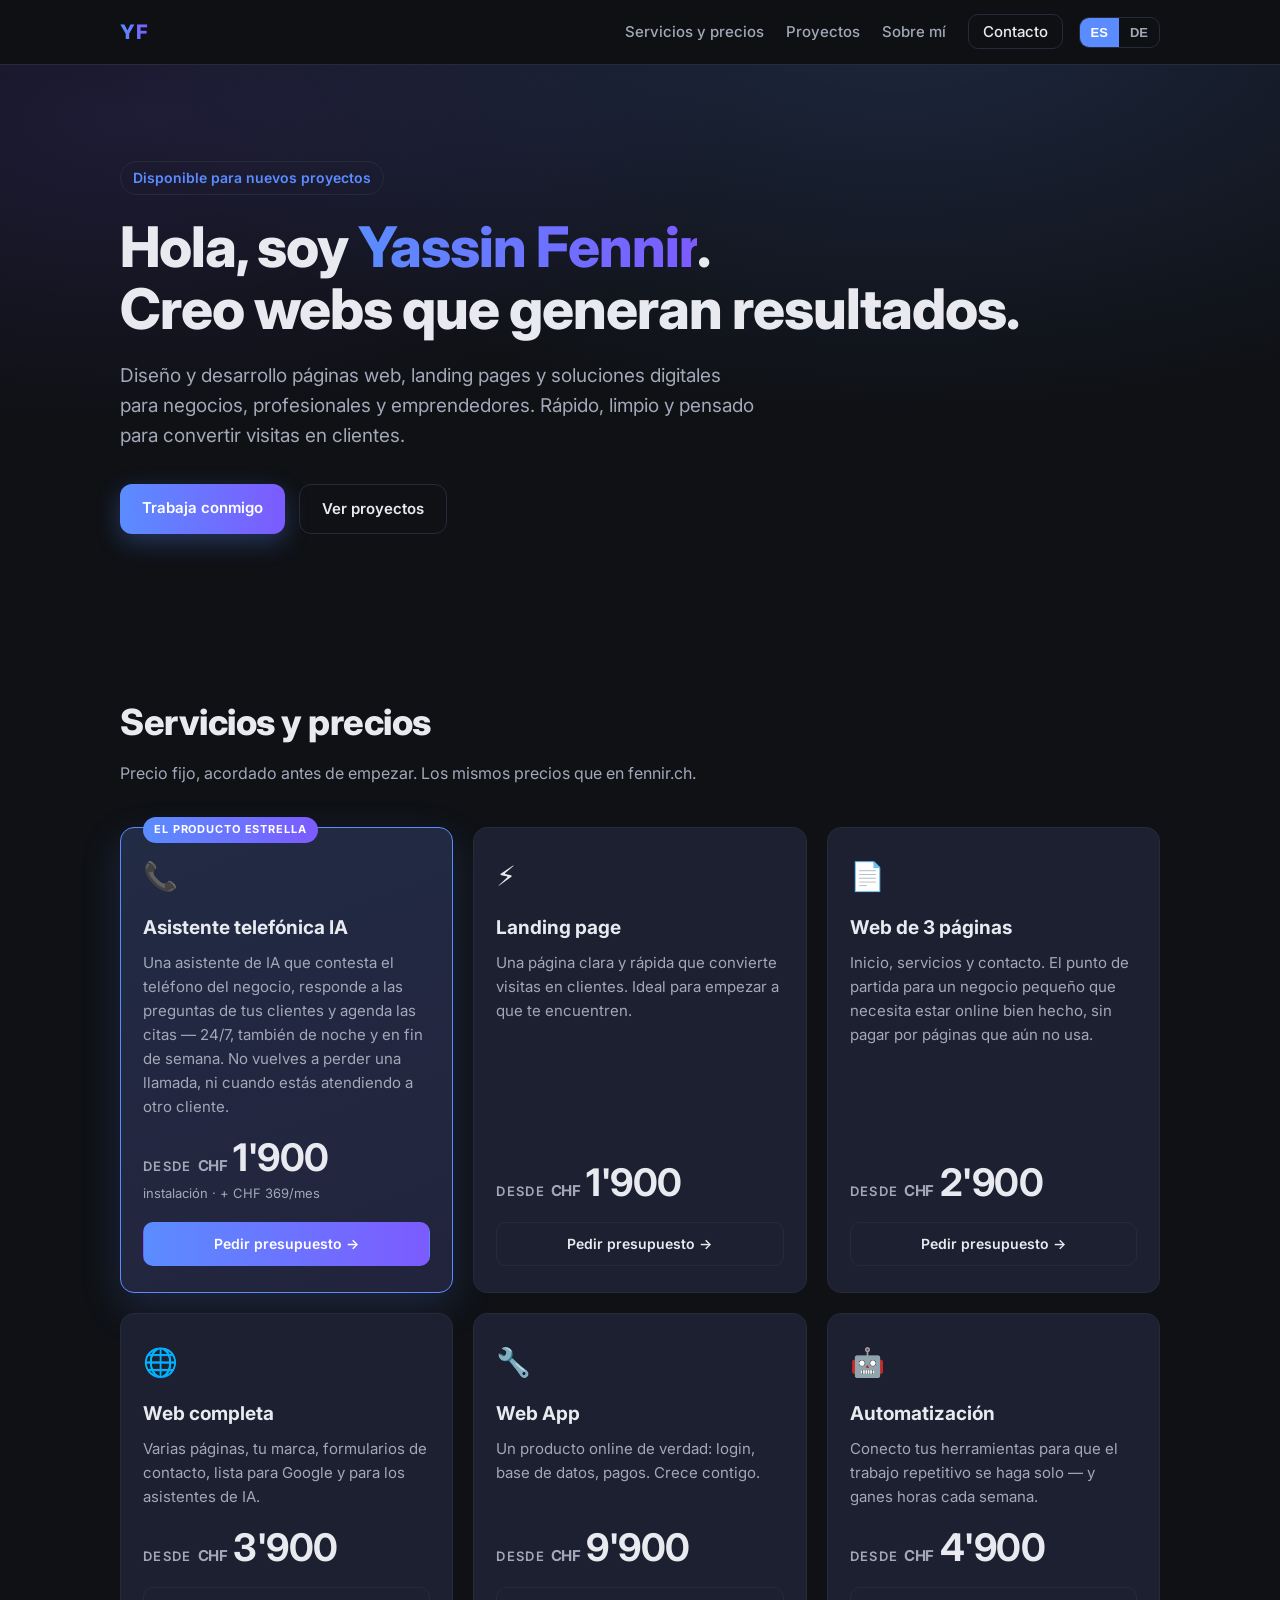
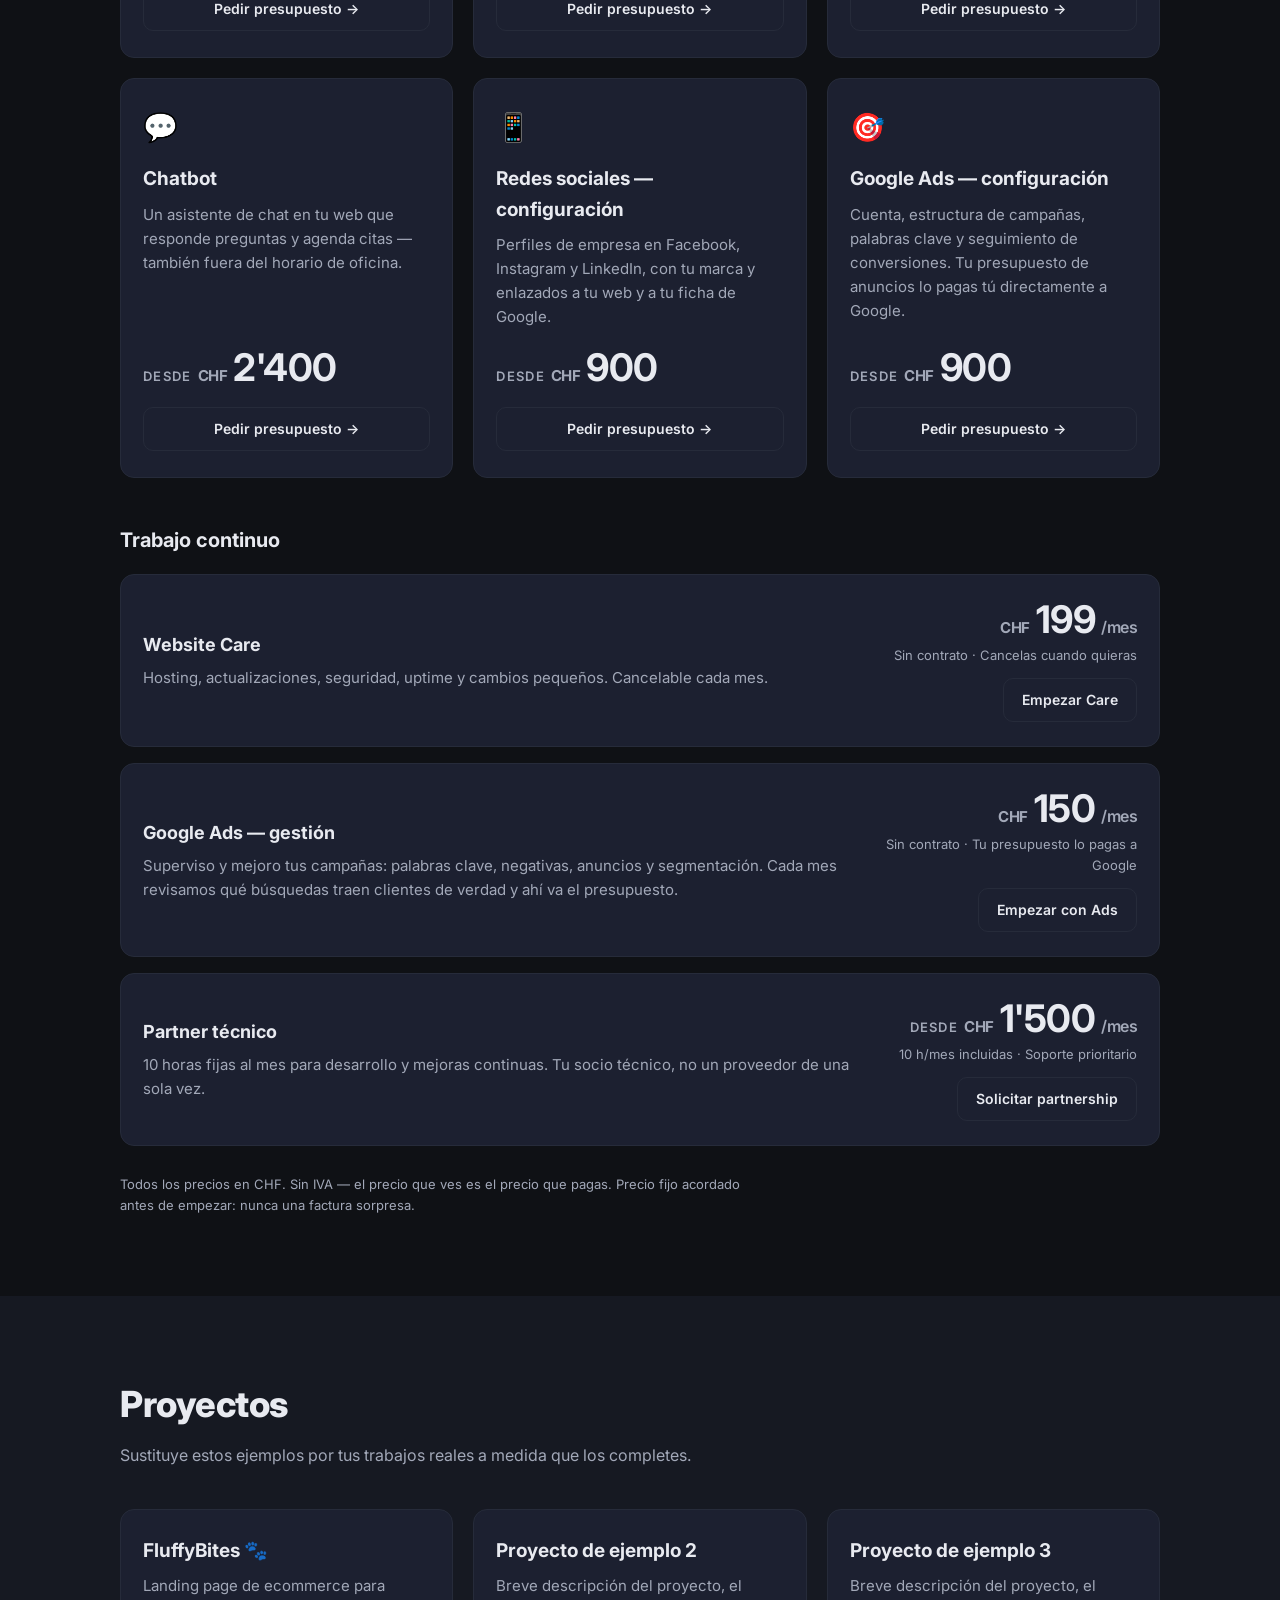
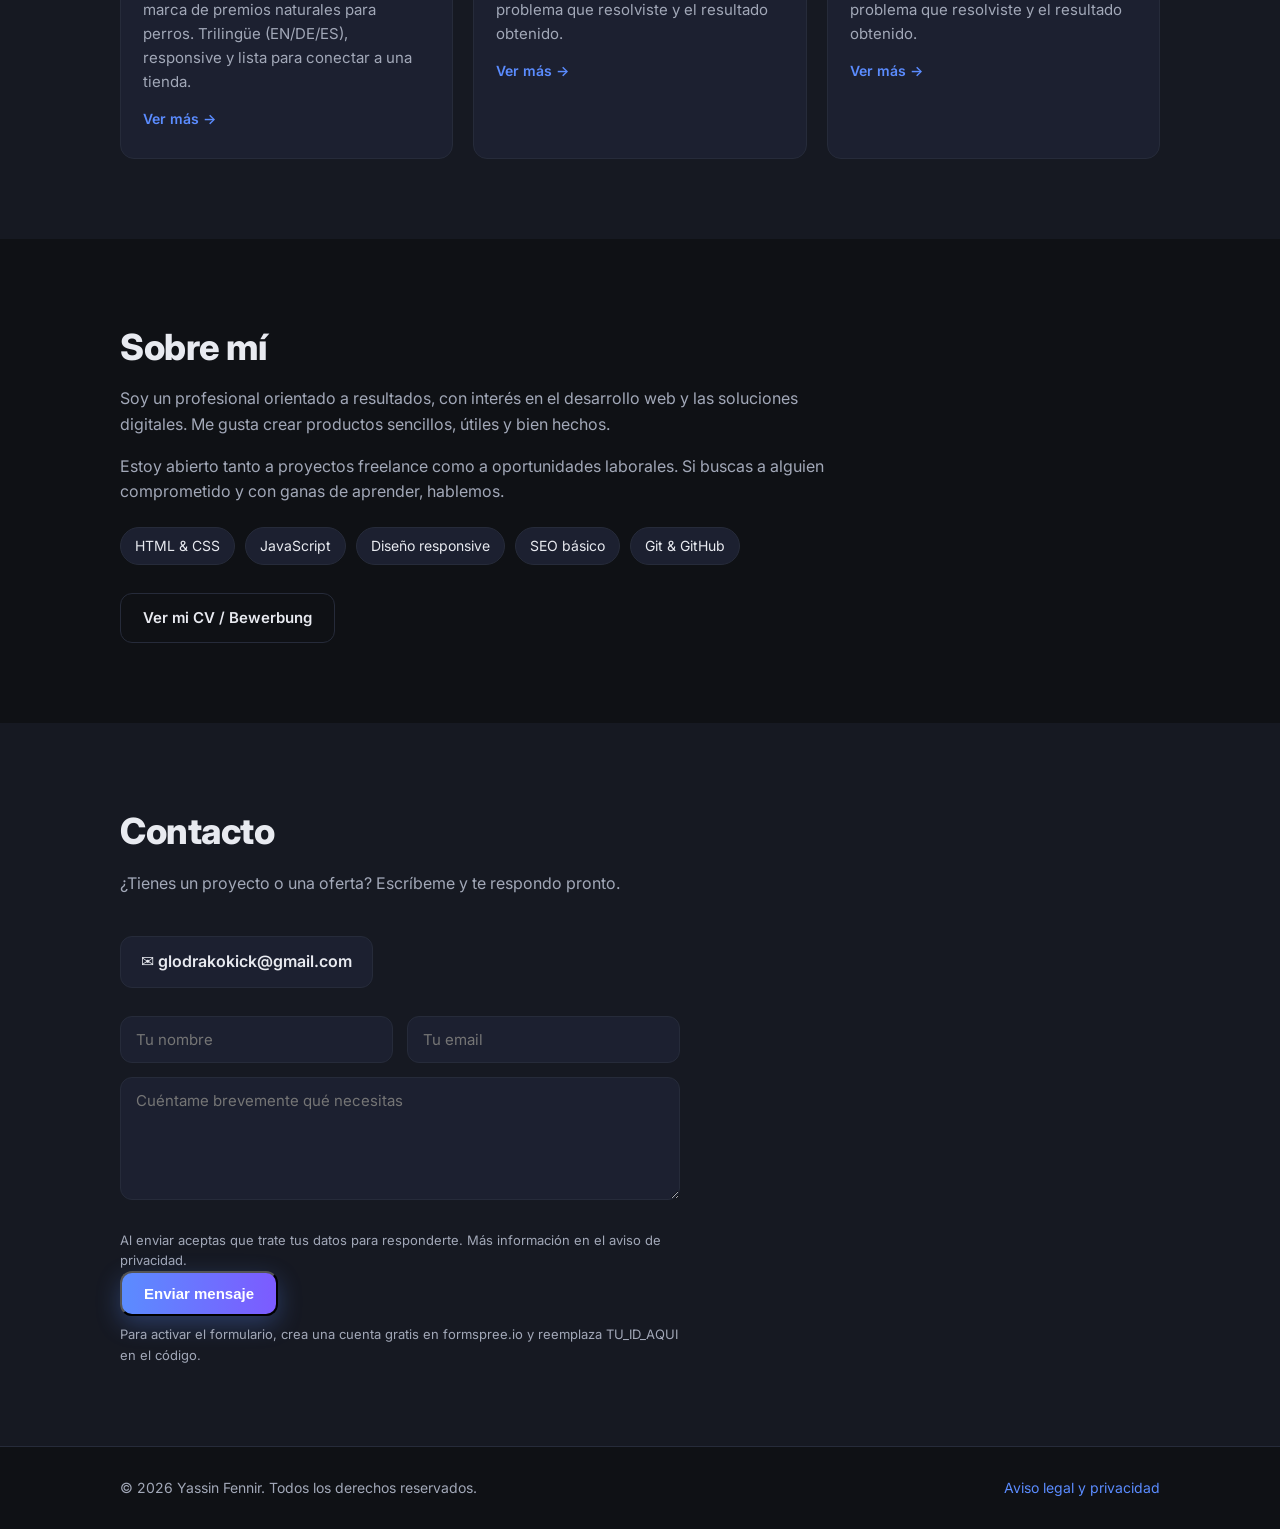
==== commit f17f4c61: "Añadir aviso legal y política de privacidad La web tenía formulario de contacto pero ni Impressum ni" ====
--- a/index.html
+++ b/index.html
@@ -266,6 +266,7 @@
             <input type="email" name="email" data-es-ph="Tu email" data-de-ph="Deine E-Mail" placeholder="Tu email" required />
           </div>
           <textarea name="mensaje" rows="5" data-es-ph="Cuéntame brevemente qué necesitas" data-de-ph="Beschreibe kurz, was du brauchst" placeholder="Cuéntame brevemente qué necesitas" required></textarea>
+          <p class="form-note" data-es="Al enviar aceptas que trate tus datos para responderte. Más información en el &lt;a href='legal.html'&gt;aviso de privacidad&lt;/a&gt;." data-de="Mit dem Absenden stimmen Sie der Verarbeitung Ihrer Daten zur Beantwortung zu. Mehr dazu in der &lt;a href='legal.html'&gt;Datenschutzerklärung&lt;/a&gt;.">Al enviar aceptas que trate tus datos para responderte. Más información en el <a href="legal.html">aviso de privacidad</a>.</p>
           <button type="submit" class="btn btn-primary" data-es="Enviar mensaje" data-de="Nachricht senden">Enviar mensaje</button>
           <p class="form-note" data-es="Para activar el formulario, crea una cuenta gratis en formspree.io y reemplaza TU_ID_AQUI en el código." data-de="Um das Formular zu aktivieren, erstelle ein kostenloses Konto auf formspree.io und ersetze TU_ID_AQUI im Code.">Para activar el formulario, crea una cuenta gratis en formspree.io y reemplaza <code>TU_ID_AQUI</code> en el código.</p>
         </form>
@@ -276,7 +277,7 @@
   <footer class="site-footer">
     <div class="container footer-inner">
       <p>© <span id="year"></span> Yassin Fennir. <span data-es="Todos los derechos reservados." data-de="Alle Rechte vorbehalten.">Todos los derechos reservados.</span></p>
-      <p class="footer-made" data-es="Hecho con HTML, CSS y dedicación." data-de="Erstellt mit HTML, CSS und Hingabe.">Hecho con HTML, CSS y dedicación.</p>
+      <p class="footer-made"><a href="legal.html" data-es="Aviso legal y privacidad" data-de="Impressum & Datenschutz">Aviso legal y privacidad</a></p>
     </div>
   </footer>
 
--- a/styles.css
+++ b/styles.css
@@ -392,3 +392,15 @@
   .retainer-right .price-amount { justify-content: flex-start; }
   .price-cta { display: block; }
 }
+
+/* PÁGINA LEGAL */
+.legal-wrap { max-width: 760px; margin: 0 auto; padding: 54px 20px 20px; }
+.legal-wrap h1 { font-size: clamp(24px, 4vw, 32px); font-weight: 800; letter-spacing: -.5px; margin-bottom: 8px; }
+.legal-date { color: var(--muted); font-size: 14px; margin-bottom: 8px; }
+.legal-section { margin-top: 26px; }
+.legal-section h2 { font-size: 17px; font-weight: 700; margin-bottom: 8px; }
+.legal-section p { color: var(--muted); margin-bottom: 12px; }
+.legal-section a { color: var(--accent); }
+.legal-fill { line-height: 1.9; }
+.fill { background: rgba(255, 214, 0, .14); border-bottom: 1px dotted #b8860b; padding: 0 4px; border-radius: 3px; color: var(--text); }
+.footer-inner a { color: var(--accent); }
